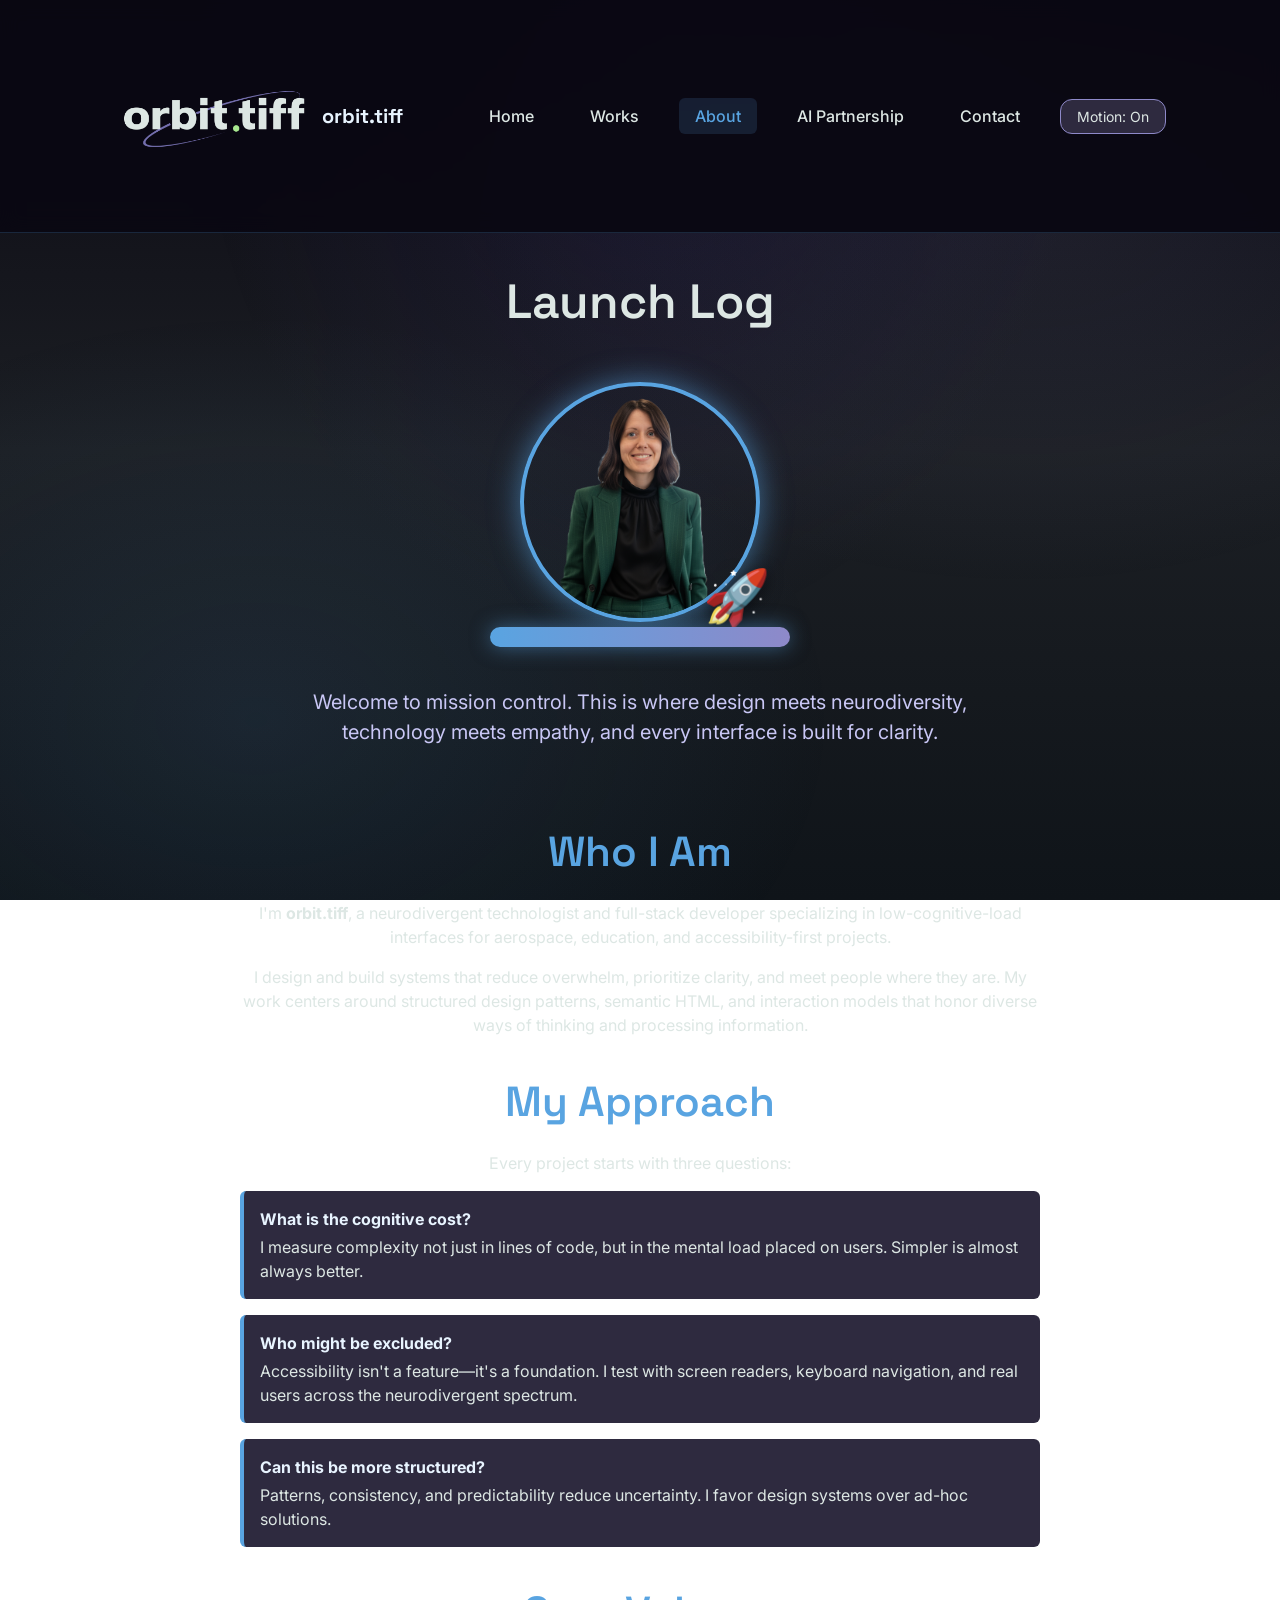
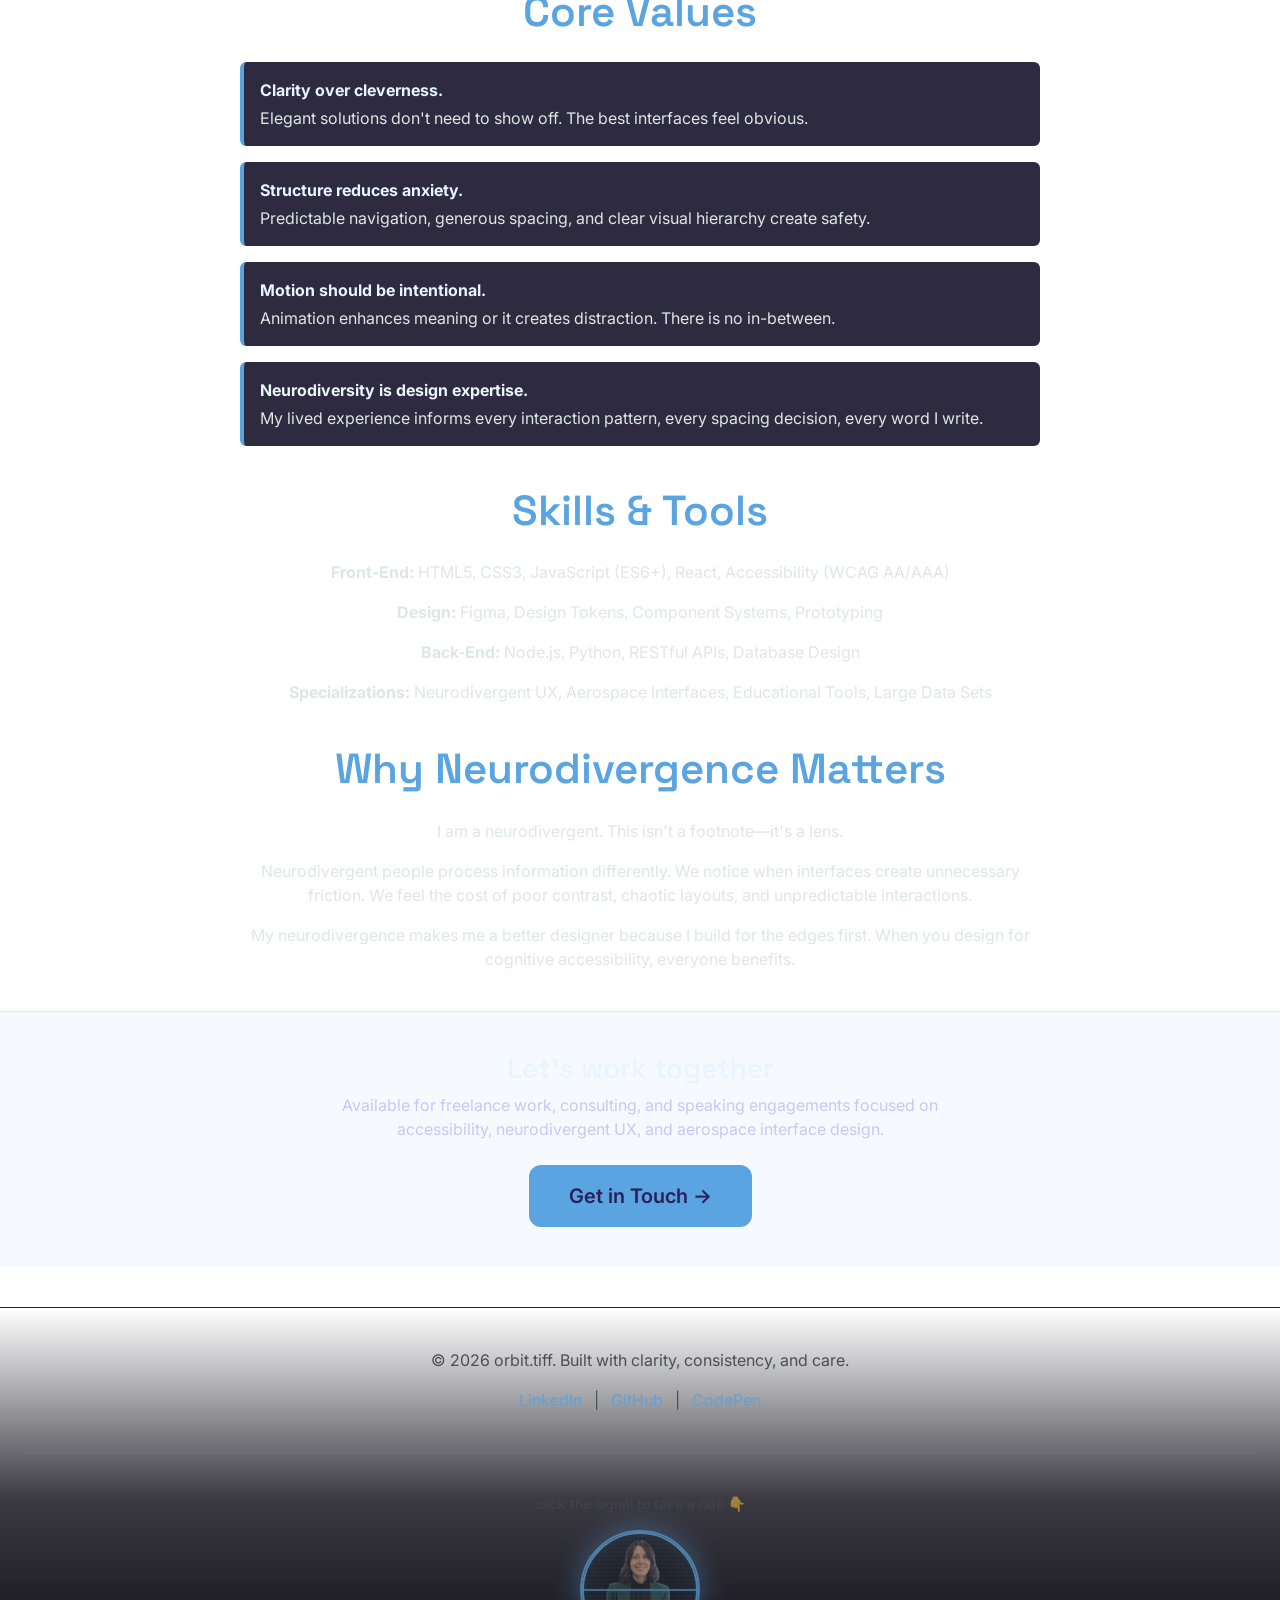
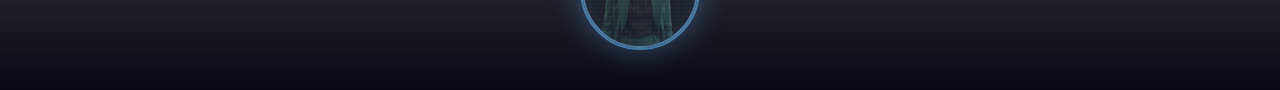
==== about.html @ 25b75f7f "Initial commit: Portfolio site with AI Partnership page, interactive starfield, and project showcase" ====
<!DOCTYPE html>
<html lang="en">
<head>
  <meta charset="UTF-8">
  <meta name="viewport" content="width=device-width, initial-scale=1.0">
  <title>About - orbit.tiff</title>
  <meta name="description" content="Learn about orbit.tiff - neurodivergent technologist, full-stack developer, and accessibility advocate.">
  
  <!-- Design Tokens & Styles -->
  <link rel="stylesheet" href="styles.css">
  
  <!-- Google Fonts -->
  <link rel="preconnect" href="https://fonts.googleapis.com">
  <link rel="preconnect" href="https://fonts.gstatic.com" crossorigin>
  <link href="https://fonts.googleapis.com/css2?family=Inter:wght@400;500;600;700&family=Space+Grotesk:wght@500;600;700&display=swap" rel="stylesheet">
</head>
<body>
  
  <!-- HEADER & NAVIGATION -->
  <header class="site-header">
    <div class="header-container">
      <a href="index.html" class="site-logo">
        <img src="images/logo.png" alt="orbit.tiff logo" class="site-logo-img">
        <span>orbit.tiff</span>
      </a>
      
      <nav class="main-nav" role="navigation" aria-label="Main navigation">
        <ul>
          <li><a href="index.html">Home</a></li>
          <li><a href="works.html">Works</a></li>
          <li><a href="about.html" class="active">About</a></li>
          <li><a href="aiPartnership.html">AI Partnership</a></li>
          <li><a href="#contact">Contact</a></li>
          <li>
            <button class="motion-toggle" id="motionToggle" aria-label="Toggle motion effects">
              Motion: <span id="motionStatus">On</span>
            </button>
          </li>
        </ul>
      </nav>
    </div>
  </header>

  <!-- MAIN CONTENT -->
  <main class="main-content">
    
    <!-- ABOUT HERO WITH LANDING PAD -->
    <section class="about-hero">
      <h1>Launch Log</h1>
      
      <div class="landing-pad" aria-label="Rocket landing zone">
        <div class="landing-rocket" id="landingRocket">
          <div class="landing-mission-patch">
            <img src="images/profile_photo.png" alt="Mission successful" class="landing-rocket-image">
            <div class="landing-rocket-icon">🚀</div>
          </div>
        </div>
        <div class="landing-pad-base"></div>
      </div>
      
      <p class="hero-tagline">
        Welcome to mission control. This is where design meets neurodiversity, technology meets empathy, 
        and every interface is built for clarity.
      </p>
    </section>

    <!-- ABOUT CONTENT -->
    <div class="about-content">
      
      <!-- WHO I AM -->
      <section class="about-section">
        <h2>Who I Am</h2>
        <p>
          I'm <strong>orbit.tiff</strong>, a neurodivergent technologist and full-stack developer 
          specializing in low-cognitive-load interfaces for aerospace, education, and accessibility-first projects.
        </p>
        <p>
          I design and build systems that reduce overwhelm, prioritize clarity, and meet people where they are. 
          My work centers around structured design patterns, semantic HTML, and interaction models that honor 
          diverse ways of thinking and processing information.
        </p>
      </section>

      <!-- MY APPROACH -->
      <section class="about-section">
        <h2>My Approach</h2>
        <p>
          Every project starts with three questions:
        </p>
        <ul class="values-list">
          <li>
            <strong>What is the cognitive cost?</strong>
            I measure complexity not just in lines of code, but in the mental load placed on users. 
            Simpler is almost always better.
          </li>
          <li>
            <strong>Who might be excluded?</strong>
            Accessibility isn't a feature—it's a foundation. I test with screen readers, keyboard navigation, 
            and real users across the neurodivergent spectrum.
          </li>
          <li>
            <strong>Can this be more structured?</strong>
            Patterns, consistency, and predictability reduce uncertainty. I favor design systems over 
            ad-hoc solutions.
          </li>
        </ul>
      </section>

      <!-- VALUES -->
      <section class="about-section">
        <h2>Core Values</h2>
        <ul class="values-list">
          <li>
            <strong>Clarity over cleverness.</strong>
            Elegant solutions don't need to show off. The best interfaces feel obvious.
          </li>
          <li>
            <strong>Structure reduces anxiety.</strong>
            Predictable navigation, generous spacing, and clear visual hierarchy create safety.
          </li>
          <li>
            <strong>Motion should be intentional.</strong>
            Animation enhances meaning or it creates distraction. There is no in-between.
          </li>
          <li>
            <strong>Neurodiversity is design expertise.</strong>
            My lived experience informs every interaction pattern, every spacing decision, every word I write.
          </li>
        </ul>
      </section>

      <!-- SKILLS & TOOLS -->
      <section class="about-section">
        <h2>Skills & Tools</h2>
        <p><strong>Front-End:</strong> HTML5, CSS3, JavaScript (ES6+), React, Accessibility (WCAG AA/AAA)</p>
        <p><strong>Design:</strong> Figma, Design Tokens, Component Systems, Prototyping</p>
        <p><strong>Back-End:</strong> Node.js, Python, RESTful APIs, Database Design</p>
        <p><strong>Specializations:</strong> Neurodivergent UX, Aerospace Interfaces, Educational Tools, Large Data Sets</p>
      </section>

      <!-- NEURODIVERGENT IDENTITY -->
      <section class="about-section">
        <h2>Why Neurodivergence Matters</h2>
        <p>
          I am a neurodivergent. This isn't a footnote—it's a lens.
        </p>
        <p>
          Neurodivergent people process information differently. We notice when interfaces create unnecessary 
          friction. We feel the cost of poor contrast, chaotic layouts, and unpredictable interactions.
        </p>
        <p>
          My neurodivergence makes me a better designer because I build for the edges first. 
          When you design for cognitive accessibility, everyone benefits.
        </p>
      </section>

    </div>

  </main>

  <!-- MINIMAL CONTACT CTA -->
  <div style="text-align: center; padding: var(--space-xl) var(--space-lg); background: rgba(89, 164, 225, 0.05); border-top: 1px solid rgba(89, 164, 225, 0.2);">
    <h3 style="color: var(--color-highlight); margin-bottom: var(--space-sm);">Let's work together</h3>
    <p style="color: var(--color-starlight); margin-bottom: var(--space-lg); max-width: 600px; margin-left: auto; margin-right: auto;">
      Available for freelance work, consulting, and speaking engagements focused on accessibility, neurodivergent UX, and aerospace interface design.
    </p>
    <a href="index.html#contact" class="cta-button" style="display: inline-block;">Get in Touch →</a>
  </div>

  <!-- FOOTER -->
  <footer class="site-footer">
    <p>&copy; 2026 orbit.tiff. Built with clarity, consistency, and care.</p>
    <p style="margin-top: var(--space-sm);">
      <a href="https://linkedin.com" style="margin: 0 var(--space-sm);">LinkedIn</a> | 
      <a href="https://github.com" style="margin: 0 var(--space-sm);">GitHub</a> | 
      <a href="https://codepen.io" style="margin: 0 var(--space-sm);">CodePen</a>
    </p>
    
    <!-- Easter Egg: Holographic Profile -->
    <div class="easter-egg-container">
      <p class="easter-egg-hint">click the signal to take a ride 👇</p>
      <a href="index.html" class="profile-rocket profile-hologram easter-egg-profile" aria-label="Return home in holographic mode">
        <div class="holo-grid"></div>
        <div class="scan-lines"></div>
        <img src="images/profile_photo.png" alt="orbit.tiff holographic mode" class="profile-image">
        <div class="holo-glitch"></div>
      </a>
    </div>
  </footer>

  <!-- JavaScript -->
  <script src="script.js"></script>
  
</body>
</html>
---- styles.css ----
/* ===========================================
   ORBIT.TIFF PORTFOLIO - MAIN STYLES
   Mission Dashboard Theme
   =========================================== */

/* --- DESIGN TOKENS (CSS Custom Properties) --- */
:root {
  /* Colors */
  --color-bg: #2a205a;
  --color-bg-secondary: #2e2a3f;
  --color-surface: #2e2a3f;
  --color-text: #dde7e4;
  --color-text-muted: #4a4f57;
  --color-accent-primary: #59a4e1;
  --color-accent-secondary: #8e89c9;
  --color-starlight: #c9c7f5;
  --color-highlight: #e8f4ff;
  --color-pop-success: #a8e890;
  --color-pop-attention: #c9ff7a;

  /* Typography */
  --font-body: Inter, system-ui, -apple-system, 'Segoe UI', Roboto, 'Helvetica Neue', Arial, sans-serif;
  --font-heading: 'Space Grotesk', 'Sora', Inter, system-ui, sans-serif;
  --font-size-body: 16px;
  --font-size-sm: 14px;
  --font-size-lg: 20px;
  --font-size-h1: 48px;
  --font-size-h2: 42px;
  --font-size-h3: 28px;
  --line-height-body: 1.5;
  --line-height-heading: 1.2;

  /* Spacing */
  --space-xs: 4px;
  --space-sm: 8px;
  --space-md: 16px;
  --space-lg: 24px;
  --space-xl: 40px;

  /* Border Radius */
  --radius-sm: 6px;
  --radius-md: 12px;
  --radius-lg: 20px;
  /* Motion */
  --duration-fast: 150ms;
  --duration-medium: 300ms;

  /* Layout */
  --max-content-width: 1100px;
}

/* --- RESET & BASE STYLES --- */
*, *::before, *::after {
  box-sizing: border-box;
  margin: 0;
  padding: 0;
}

html {
  font-size: 16px;
  scroll-behavior: smooth;
}

body {
  font-family: var(--font-body);
  font-size: var(--font-size-body);
  line-height: var(--line-height-body);
  color: var(--color-text);
  background: linear-gradient(180deg, #0a0812 0%, #1c1f24 50%, #0f1419 100%);
  background-attachment: fixed;
  min-height: 100vh;
  overflow-x: hidden;
  position: relative;
}

body::before {
  content: '';
  position: fixed;
  top: 0;
  left: 0;
  width: 100%;
  height: 100%;
  background: radial-gradient(ellipse at center top, rgba(42, 32, 90, 0.3) 0%, transparent 50%),
              radial-gradient(ellipse at 20% 80%, rgba(89, 164, 225, 0.1) 0%, transparent 40%),
              radial-gradient(ellipse at 80% 20%, rgba(142, 137, 201, 0.1) 0%, transparent 40%);
  pointer-events: none;
  z-index: -1;
}

/* --- TYPOGRAPHY --- */
h1, h2, h3, h4, h5, h6 {
  text-align: center;
  font-family: var(--font-heading);
  line-height: var(--line-height-heading);
  font-weight: 600;
  margin-bottom: var(--space-md);
}

h1 { font-size: var(--font-size-h1); }
h2 { font-size: var(--font-size-h2); }
h3 { font-size: var(--font-size-h3); }

p {
  text-align: center;
  margin-bottom: var(--space-md);
}
.hero-tagline {
  font-size: var(--font-size-lg);
  color: var(--color-starlight);
  max-width: 700px;
  margin: 0 auto var(--space-xl);  /* Changed from just margin-bottom */
}

a {
  color: var(--color-accent-primary);
  text-decoration: none;
  transition: color var(--duration-fast) ease;
}

a:hover {
  color: var(--color-highlight);
}

a:focus-visible {
  outline: 2px solid var(--color-accent-primary);
  outline-offset: 4px;
  border-radius: var(--radius-sm);
}

/* --- HEADER & NAVIGATION --- */
.site-header {
  position: sticky;
  top: 0;
  z-index: 100;
  background: rgba(10, 8, 18, 0.95);
  backdrop-filter: blur(10px);
  border-bottom: 1px solid rgba(89, 164, 225, 0.2);
  padding: var(--space-md) 0;
}

.header-container {
  max-width: var(--max-content-width);
  margin: 0 auto;
  padding: 0 var(--space-lg);
  display: flex;
  justify-content: space-between;
  align-items: center;
}

.site-logo {
  font-family: var(--font-heading);
  font-size: var(--font-size-lg);
  font-weight: 700;
  color: var(--color-highlight);
  display: flex;
  align-items: center;
  gap: var(--space-sm);
}

.site-logo-img {
  height: 200px;
  width: auto;
  display: block;
}

.main-nav ul {
  list-style: none;
  display: flex;
  gap: var(--space-lg);
  align-items: center;
}

.main-nav a {
  color: var(--color-text);
  font-weight: 500;
  padding: var(--space-sm) var(--space-md);
  border-radius: var(--radius-sm);
  transition: all var(--duration-fast) ease;
}

.main-nav a:hover {
  background: rgba(89, 164, 225, 0.1);
  color: var(--color-accent-primary);
}

.main-nav a.active {
  color: var(--color-accent-primary);
  background: rgba(89, 164, 225, 0.15);
}

/* Motion Toggle Button */
.motion-toggle {
  background: var(--color-surface);
  border: 1px solid var(--color-accent-secondary);
  color: var(--color-text);
  padding: var(--space-sm) var(--space-md);
  border-radius: var(--radius-md);
  cursor: pointer;
  font-size: var(--font-size-sm);
  font-family: var(--font-body);
  transition: all var(--duration-fast) ease;
}

.motion-toggle:hover {
  background: var(--color-accent-secondary);
  color: var(--color-highlight);
}

.motion-toggle:focus-visible {
  outline: 2px solid var(--color-accent-primary);
  outline-offset: 2px;
}

/* --- MAIN CONTENT CONTAINER --- */
.main-content {
  max-width: var(--max-content-width);
  margin: 0 auto;
  padding: 0 var(--space-lg);
}

/* --- HERO SECTION --- */
.hero {
  min-height: 80vh;
  display: flex;
  flex-direction: column;
  align-items: center;
  justify-content: center;
  text-align: center;
  padding: calc(var(--space-xl) * 2.5) var(--space-lg) var(--space-xl);
  position: relative;
}

/* Base Profile Rocket Styles */
.profile-rocket {
  position: relative;
  cursor: pointer;
  margin-bottom: var(--space-xl);
  transition: transform var(--duration-medium) ease;
  background: none;
  border: none;
  padding: 0;
  width: 300px;
  height: 300px;
  display: flex;
  align-items: center;
  justify-content: center;
}

.profile-rocket:hover {
  transform: scale(1.05);
}

.profile-rocket:focus-visible {
  outline: 3px solid var(--color-accent-primary);
  outline-offset: 8px;
  border-radius: 50%;
}

.profile-image {
  width: 300px;
  height: 300px;
  border-radius: 50%;
  border: 4px solid var(--color-accent-primary);
  box-shadow: 0 0 30px rgba(89, 164, 225, 0.4);
  object-fit: cover;
  position: relative;
  z-index: 2;
}

/* --- OPTION A: SPACE NEBULA --- */
.profile-nebula {
  background: radial-gradient(circle, rgba(89, 164, 225, 0.3) 0%, rgba(142, 137, 201, 0.2) 50%, transparent 100%);
  border-radius: 50%;
  box-shadow: 0 0 60px rgba(89, 164, 225, 0.5);
}

.nebula-bg {
  position: absolute;
  width: 100%;
  height: 100%;
  border-radius: 50%;
  background: radial-gradient(circle at 30% 30%, rgba(201, 199, 245, 0.4), rgba(89, 164, 225, 0.3), transparent);
  animation: nebulaPulse 4s ease-in-out infinite;
  z-index: 1;
}

@keyframes nebulaPulse {
  0%, 100% { opacity: 0.6; transform: scale(1); }
  50% { opacity: 0.9; transform: scale(1.1); }
}

.orbital-rings {
  position: absolute;
  width: 100%;
  height: 100%;
  z-index: 1;
}

.ring {
  position: absolute;
  border: 2px solid rgba(89, 164, 225, 0.3);
  border-radius: 50%;
  animation: orbitRotate 8s linear infinite;
}

.ring-1 {
  width: 340px;
  height: 340px;
  top: 50%;
  left: 50%;
  transform: translate(-50%, -50%);
}

.ring-2 {
  width: 390px;
  height: 390px;
  top: 50%;
  left: 50%;
  transform: translate(-50%, -50%);
  animation-duration: 12s;
  animation-direction: reverse;
}

@keyframes orbitRotate {
  from { transform: translate(-50%, -50%) rotate(0deg); }
  to { transform: translate(-50%, -50%) rotate(360deg); }
}

body.reduce-motion .ring,
body.reduce-motion .nebula-bg {
  animation: none;
}

/* --- LEGACY OPTIONS (kept for potential future use) --- */
/* --- OPTION B: MISSION PATCH --- */
.profile-patch {
  background: linear-gradient(135deg, var(--color-bg-secondary), var(--color-bg));
  border-radius: 50%;
  border: 3px solid var(--color-accent-primary);
  box-shadow: 0 0 40px rgba(89, 164, 225, 0.4), inset 0 0 30px rgba(0, 0, 0, 0.5);
}

.patch-outer-ring {
  position: absolute;
  width: 240px;
  height: 240px;
  border: 6px double var(--color-accent-secondary);
  border-radius: 50%;
  top: 50%;
  left: 50%;
  transform: translate(-50%, -50%);
  z-index: 1;
}

.patch-text-top,
.patch-text-bottom {
  position: absolute;
  font-family: var(--font-heading);
  font-weight: 700;
  font-size: 14px;
  letter-spacing: 4px;
  color: var(--color-accent-primary);
}

.patch-text-top {
  top: 15px;
  left: 50%;
  transform: translateX(-50%);
}

.patch-text-bottom {
  bottom: 15px;
  left: 50%;
  transform: translateX(-50%);
}

.patch-stars {
  position: absolute;
  width: 100%;
  top: 50%;
  left: 50%;
  transform: translate(-50%, -50%);
  font-size: 20px;
  color: var(--color-starlight);
  z-index: 1;
  display: flex;
  justify-content: space-around;
  padding: 0 20px;
}

/* --- OPTION C: ROCKET COMPOSITE --- */
.profile-rocket-composite {
  background: transparent;
}

.rocket-flames {
  position: absolute;
  bottom: -30px;
  font-size: 40px;
  z-index: 1;
  animation: flameFlicker 0.2s ease-in-out infinite alternate;
}

@keyframes flameFlicker {
  0% { transform: scale(1) translateY(0); opacity: 1; }
  100% { transform: scale(1.1) translateY(-5px); opacity: 0.8; }
}

.star-trail {
  position: absolute;
  top: -30px;
  right: -30px;
  font-size: 24px;
  animation: trailFloat 3s ease-in-out infinite;
  z-index: 1;
}

@keyframes trailFloat {
  0%, 100% { transform: translateY(0); opacity: 0.6; }
  50% { transform: translateY(-20px); opacity: 1; }
}

.rocket-body {
  position: absolute;
  bottom: -20px;
  right: -20px;
  font-size: 50px;
  z-index: 3;
  filter: drop-shadow(0 4px 8px rgba(0, 0, 0, 0.5));
  animation: rocketBob 2s ease-in-out infinite;
}

@keyframes rocketBob {
  0%, 100% { transform: translateY(0) rotate(-15deg); }
  50% { transform: translateY(-10px) rotate(-10deg); }
}

body.reduce-motion .rocket-flames,
body.reduce-motion .star-trail,
body.reduce-motion .rocket-body {
  animation: none;
}

/* --- OPTION D: HOLOGRAPHIC --- */
.profile-hologram {
  background: rgba(28, 31, 36, 0.8);
  border-radius: 50%;
  border: 2px solid var(--color-accent-primary);
  box-shadow: 0 0 30px rgba(89, 164, 225, 0.6), inset 0 0 30px rgba(89, 164, 225, 0.2);
  overflow: hidden;
}

.profile-hologram .profile-image {
  opacity: 0.9;
  mix-blend-mode: screen;
}

.holo-grid {
  position: absolute;
  width: 100%;
  height: 100%;
  background-image: 
    repeating-linear-gradient(0deg, rgba(89, 164, 225, 0.1) 0px, transparent 1px, transparent 4px),
    repeating-linear-gradient(90deg, rgba(89, 164, 225, 0.1) 0px, transparent 1px, transparent 4px);
  background-size: 8px 8px;
  z-index: 1;
  animation: gridScroll 20s linear infinite;
}

@keyframes gridScroll {
  0% { background-position: 0 0; }
  100% { background-position: 8px 8px; }
}

.scan-lines {
  position: absolute;
  width: 100%;
  height: 100%;
  background: repeating-linear-gradient(
    180deg,
    rgba(89, 164, 225, 0.05) 0px,
    transparent 2px,
    transparent 4px
  );
  z-index: 3;
  animation: scanMove 4s linear infinite;
}

@keyframes scanMove {
  0% { transform: translateY(0); }
  100% { transform: translateY(4px); }
}

.holo-glitch {
  position: absolute;
  width: 100%;
  height: 2px;
  background: rgba(89, 164, 225, 0.8);
  z-index: 4;
  animation: glitchScan 3s ease-in-out infinite;
}

@keyframes glitchScan {
  0%, 100% { top: 0; opacity: 0; }
  10% { opacity: 1; }
  50% { top: 100%; opacity: 1; }
  60% { opacity: 0; }
}

body.reduce-motion .holo-grid,
body.reduce-motion .scan-lines,
body.reduce-motion .holo-glitch {
  animation: none;
}

.hero h1 {
  max-width: 800px;
  margin-bottom: var(--space-lg);
  background: linear-gradient(135deg, var(--color-highlight), var(--color-accent-primary));
  -webkit-background-clip: text;
  background-clip: text;
  -webkit-text-fill-color: transparent;
}

.hero-tagline {
  font-size: var(--font-size-lg);
  color: var(--color-starlight);
  max-width: 700px;
  margin-bottom: var(--space-xl);
}

.cta-button {
  display: inline-block;
  background: var(--color-accent-primary);
  color: var(--color-bg);
  padding: var(--space-md) var(--space-xl);
  border-radius: var(--radius-md);
  font-weight: 600;
  font-size: var(--font-size-lg);
  transition: all var(--duration-medium) ease;
  border: none;
  cursor: pointer;
  text-decoration: none;
}

.cta-button:hover {
  background: var(--color-highlight);
  transform: translateY(-2px);
  box-shadow: 0 8px 20px rgba(89, 164, 225, 0.3);
}

.cta-button:focus-visible {
  outline: 3px solid var(--color-pop-attention);
  outline-offset: 4px;
}

/* --- ROCKET LAUNCH OVERLAY --- */
.launch-overlay {
  position: fixed;
  top: 0;
  left: 0;
  width: 100%;
  height: 100%;
  background: rgba(26, 31, 36, 0.95);
  z-index: 200;
  display: none;
  align-items: center;
  justify-content: center;
  flex-direction: column;
}

.launch-overlay.active {
  display: flex;
}

.mission-patch {
  width: 340px;
  height: 340px;
  border-radius: 50%;
  border: 6px solid var(--color-accent-primary);
  background: var(--color-surface);
  display: flex;
  flex-direction: column;
  align-items: center;
  justify-content: center;
  position: relative;
  box-shadow: 0 0 50px rgba(89, 164, 225, 0.6);
  margin-bottom: var(--space-xl);
}

.mission-patch img {
  width: 180px;
  height: 180px;
  border-radius: 50%;
  object-fit: cover;
  margin-bottom: var(--space-md);
}

.rocket-icon {
  font-size: 48px;
  position: absolute;
  bottom: -20px;
}

.countdown-text {
  color: var(--color-highlight);
  font-size: var(--font-size-h2);
  font-weight: 700;
  margin-top: var(--space-lg);
}

.launch-message {
  color: var(--color-starlight);
  font-size: var(--font-size-lg);
  margin-top: var(--space-md);
  text-align: center;
}

.abort-button {
  margin-top: var(--space-xl);
  background: rgba(255, 68, 68, 0.2);
  border: 2px solid rgba(255, 68, 68, 0.6);
  color: var(--color-highlight);
  padding: var(--space-md) var(--space-xl);
  border-radius: var(--radius-md);
  font-size: var(--font-size-body);
  font-weight: 600;
  cursor: pointer;
  font-family: var(--font-body);
  transition: all var(--duration-fast) ease;
}

.abort-button:hover {
  background: rgba(255, 68, 68, 0.4);
  border-color: rgba(255, 68, 68, 0.9);
  transform: scale(1.05);
}

.abort-button:focus-visible {
  outline: 3px solid rgba(255, 68, 68, 0.8);
  outline-offset: 4px;
}

/* Rocket Launch Animation */
@keyframes liftoff {
  0% {
    transform: translateY(0) scale(1);
    opacity: 1;
  }
  50% {
    transform: translateY(-30vh) scale(0.8);
    opacity: 0.8;
  }
  100% {
    transform: translateY(-100vh) scale(0.3);
    opacity: 0;
  }
}

.mission-patch.launching {
  animation: liftoff 3s ease-in forwards;
}

/* --- SKY MAP SECTION --- */
/* ===================
   PROJECTS SECTION (3x3 Grid with Starfield)
   =================== */

.projects-section {
  padding: var(--space-xl) 0;
  position: relative;
}

.projects-section .main-content {
  max-width: 1600px;
}

.section-title {
  font-family: var(--font-heading);
  font-size: var(--font-size-xxl);
  color: var(--color-highlight);
  text-align: center;
  margin-bottom: var(--space-md);
}

.section-intro {
  text-align: center;
  color: var(--color-starlight);
  font-size: var(--font-size-md);
  margin-bottom: var(--space-xl);
  max-width: 700px;
  margin-left: auto;
  margin-right: auto;
}

.projects-starfield-container {
  position: relative;
  background: radial-gradient(ellipse at center, rgba(28, 31, 36, 0.8) 0%, rgba(10, 8, 18, 0.95) 100%);
  border-radius: var(--radius-lg);
  overflow: hidden;
  padding: var(--space-xl);
  box-shadow: inset 0 0 100px rgba(0, 0, 0, 0.5), 0 8px 32px rgba(0, 0, 0, 0.4);
  min-height: 800px;
}

#starfield-canvas {
  position: absolute;
  top: 0;
  left: 0;
  width: 100%;
  height: 100%;
  pointer-events: none;
  z-index: 1;
}

.projects-grid {
  position: relative;
  z-index: 2;
  display: grid;
  grid-template-columns: repeat(auto-fit, minmax(360px, 1fr));
  gap: var(--space-lg);
  max-width: 1300px;
  width: 100%;
  margin: 0 auto;
  justify-items: center;
}

/* Project Card */
.project-card {
  background: rgba(28, 31, 36, 0.9);
  border: 1px solid var(--color-accent-secondary);
  border-radius: var(--radius-md);
  overflow: hidden;
  transition: all var(--duration-medium) ease;
  backdrop-filter: blur(8px);
  display: flex;
  flex-direction: column;
  width: 100%;
  max-width: 420px;
}

.project-card:hover {
  transform: translateY(-8px);
  border-color: var(--color-accent-primary);
  box-shadow: 0 12px 32px rgba(89, 164, 225, 0.3), 0 0 20px rgba(89, 164, 225, 0.2);
}

.project-card:focus-within {
  outline: 2px solid var(--color-accent-primary);
  outline-offset: 4px;
}

.project-image-wrapper {
  width: 100%;
  aspect-ratio: 16 / 9;
  overflow: hidden;
  position: relative;
}

.project-placeholder {
  width: 100%;
  height: 100%;
  display: flex;
  align-items: center;
  justify-content: center;
  position: relative;
}

.placeholder-icon {
  font-size: 4rem;
  filter: drop-shadow(0 4px 12px rgba(0, 0, 0, 0.5));
}

.project-content {
  padding: var(--space-lg);
  display: flex;
  flex-direction: column;
  flex-grow: 1;
}

.project-content h3 {
  font-family: var(--font-heading);
  font-size: var(--font-size-lg);
  color: var(--color-highlight);
  margin-bottom: var(--space-sm);
}

.project-content p {
  color: var(--color-text);
  font-size: var(--font-size-sm);
  line-height: 1.6;
  margin-bottom: var(--space-md);
  flex-grow: 1;
}

.project-tags {
  display: flex;
  flex-wrap: wrap;
  gap: var(--space-xs);
  margin-bottom: var(--space-md);
}

.project-link {
  display: inline-flex;
  align-items: center;
  gap: var(--space-xs);
  color: var(--color-accent-primary);
  font-weight: 600;
  font-size: var(--font-size-sm);
  text-decoration: none;
  transition: all var(--duration-fast) ease;
  align-self: flex-start;
  padding: var(--space-sm) 0;
}

.project-link:hover {
  color: var(--color-highlight);
  gap: var(--space-sm);
}

.project-link:focus-visible {
  outline: 2px solid var(--color-accent-primary);
  outline-offset: 4px;
  border-radius: var(--radius-sm);
}

/* Responsive Grid */
@media (max-width: 900px) {
  .projects-grid {
    grid-template-columns: repeat(2, 1fr);
  }
}

@media (max-width: 768px) {
  .projects-grid {
    grid-template-columns: 1fr;
  }
  
  .projects-starfield-container {
    padding: var(--space-md);
  }
}

/* OLD SKY MAP STYLES - DEPRECATED */
.sky-map-section {
  padding: var(--space-xl) 0;
  position: relative;
}

.guided-storyline {
  background: rgba(28, 31, 36, 0.7);
  border: 1px solid var(--color-accent-secondary);
  border-radius: var(--radius-md);
  padding: var(--space-md) var(--space-lg);
  text-align: center;
  margin-bottom: var(--space-xl);
  color: var(--color-starlight);
  backdrop-filter: blur(8px);
}

.sky-map-container {
  position: relative;
  min-height: 600px;
  background: radial-gradient(ellipse at center, rgba(28, 31, 36, 0.8) 0%, rgba(10, 8, 18, 0.95) 100%);
  border-radius: var(--radius-lg);
  overflow: hidden;
  padding: var(--space-xl);
  box-shadow: inset 0 0 100px rgba(0, 0, 0, 0.5), 0 8px 32px rgba(0, 0, 0, 0.4);
}

#starfield-canvas {
  position: absolute;
  top: 0;
  left: 0;
  width: 100%;
  height: 100%;
  pointer-events: none;
}

.stars-container {
  position: relative;
  width: 100%;
  height: 100%;
  min-height: 500px;
}

/* Project Star Buttons */
.project-star {
  position: absolute;
  background: none;
  border: none;
  cursor: pointer;
  padding: 0;
  transition: all var(--duration-medium) ease;
}

.star-icon {
  width: 40px;
  height: 40px;
  fill: var(--color-starlight);
  filter: drop-shadow(0 0 8px rgba(201, 199, 245, 0.6));
  transition: all var(--duration-medium) ease;
}

.project-star:hover .star-icon,
.project-star:focus-visible .star-icon {
  fill: var(--color-highlight);
  filter: drop-shadow(0 0 16px rgba(232, 244, 255, 0.9));
  transform: scale(1.3);
}

.project-star:focus-visible {
  outline: 2px solid var(--color-accent-primary);
  outline-offset: 6px;
  border-radius: 50%;
}

/* Star Tooltip - Hidden when telescope is active */
.star-tooltip {
  position: absolute;
  bottom: 100%;
  left: 50%;
  transform: translateX(-50%) translateY(-10px);
  background: var(--color-surface);
  border: 1px solid var(--color-accent-primary);
  border-radius: var(--radius-md);
  padding: var(--space-sm) var(--space-md);
  white-space: nowrap;
  opacity: 0;
  pointer-events: none;
  transition: opacity var(--duration-fast) ease;
  font-size: var(--font-size-sm);
  color: var(--color-text);
  box-shadow: 0 4px 12px rgba(0, 0, 0, 0.3);
  display: none; /* Hidden in favor of card popup */
}

.tooltip-title {
  font-weight: 600;
  color: var(--color-highlight);
  display: block;
  margin-bottom: var(--space-xs);
}

.tooltip-description {
  color: var(--color-starlight);
  font-size: var(--font-size-sm);
}

/* --- TELESCOPE CUSTOM CURSOR --- */
body {
  cursor: none; /* Hide default cursor */
}

/* Show default cursor on interactive elements for accessibility */
a, button, input, textarea, select {
  cursor: pointer;
}

.telescope-follower {
  position: fixed;
  width: 80px;
  height: 80px;
  pointer-events: none;
  z-index: 9999;
  transform: translate(-50%, -50%);
  transition: transform 0.08s ease-out;
  font-size: 60px;
  display: flex;
  align-items: center;
  justify-content: center;
  filter: drop-shadow(0 4px 12px rgba(89, 164, 225, 0.5));
  opacity: 1;
}

.telescope-follower.active {
  transform: translate(-50%, -50%) scale(1.2);
}

body.reduce-motion .telescope-follower {
  transition: none;
}

/* --- PROJECT CARD POPUP --- */
.project-card-popup {
  position: fixed;
  top: 50%;
  left: 50%;
  transform: translate(-50%, -50%) scale(0.9);
  background: var(--color-surface);
  border: 2px solid var(--color-accent-primary);
  border-radius: var(--radius-lg);
  padding: var(--space-xl);
  max-width: 500px;
  width: 90%;
  box-shadow: 0 20px 60px rgba(0, 0, 0, 0.5);
  z-index: 250;
  opacity: 0;
  pointer-events: none;
  transition: all var(--duration-medium) ease;
}

.project-card-popup.visible {
  opacity: 1;
  transform: translate(-50%, -50%) scale(1);
  pointer-events: auto;
}

body.reduce-motion .project-card-popup {
  transition: opacity var(--duration-fast) ease;
}

body.reduce-motion .project-card-popup.visible {
  transform: translate(-50%, -50%) scale(1);
}

.popup-overlay {
  position: fixed;
  top: 0;
  left: 0;
  width: 100%;
  height: 100%;
  background: rgba(26, 31, 36, 0.85);
  backdrop-filter: blur(4px);
  z-index: 200;
  opacity: 0;
  pointer-events: none;
  transition: opacity var(--duration-medium) ease;
}

.popup-overlay.visible,
.popup-overlay.active {
  opacity: 1;
  pointer-events: auto;
}

.popup-close {
  position: absolute;
  top: var(--space-md);
  right: var(--space-md);
  background: none;
  border: none;
  color: var(--color-text-muted);
  font-size: 32px;
  cursor: pointer;
  line-height: 1;
  padding: var(--space-sm);
  transition: color var(--duration-fast) ease;
}

.popup-close:hover {
  color: var(--color-accent-primary);
}

.popup-close:focus-visible {
  outline: 2px solid var(--color-accent-primary);
  outline-offset: 2px;
  border-radius: var(--radius-sm);
}

.popup-icon {
  font-size: 64px;
  margin-bottom: var(--space-lg);
  display: block;
}

.popup-title {
  color: var(--color-highlight);
  margin-bottom: var(--space-md);
  font-size: var(--font-size-h2);
}

.popup-description {
  color: var(--color-starlight);
  margin-bottom: var(--space-lg);
  line-height: 1.6;
}

.popup-tags {
  display: flex;
  flex-wrap: wrap;
  gap: var(--space-sm);
  margin-bottom: var(--space-xl);
}

.popup-tags .tag {
  background: rgba(89, 164, 225, 0.2);
  color: var(--color-accent-primary);
  padding: var(--space-xs) var(--space-md);
  border-radius: var(--radius-sm);
  font-size: var(--font-size-sm);
}

.popup-cta {
  display: inline-block;
  background: var(--color-accent-primary);
  color: var(--color-bg);
  padding: var(--space-md) var(--space-xl);
  border-radius: var(--radius-md);
  font-weight: 600;
  text-decoration: none;
  transition: all var(--duration-fast) ease;
}

.popup-cta:hover {
  background: var(--color-highlight);
  transform: translateY(-2px);
  box-shadow: 0 6px 16px rgba(89, 164, 225, 0.3);
}

.popup-meta {
  color: var(--color-text-muted);
  font-size: var(--font-size-sm);
  margin-bottom: var(--space-lg);
  font-style: italic;
}

/* --- WORKS PAGE (MISSION CONTROL) --- */
.works-header {
  text-align: center;
  padding: var(--space-xl) 0;
}

.filter-bar {
  display: flex;
  justify-content: center;
  gap: var(--space-md);
  margin: var(--space-xl) 0;
  flex-wrap: wrap;
}

.filter-button {
  background: var(--color-surface);
  border: 1px solid var(--color-accent-secondary);
  color: var(--color-text);
  padding: var(--space-sm) var(--space-lg);
  border-radius: var(--radius-md);
  cursor: pointer;
  font-family: var(--font-body);
  font-size: var(--font-size-body);
  transition: all var(--duration-fast) ease;
}

.filter-button:hover {
  background: var(--color-accent-secondary);
  color: var(--color-highlight);
}

.filter-button.active {
  background: var(--color-accent-primary);
  color: var(--color-bg);
  border-color: var(--color-accent-primary);
}

.projects-grid {
  display: grid;
  grid-template-columns: repeat(auto-fit, minmax(320px, 1fr));
  gap: var(--space-xl);
  margin-bottom: var(--space-xl);
}

/* Mission Patch Card */
.mission-card {
  background: var(--color-surface);
  border: 2px solid var(--color-accent-secondary);
  border-radius: var(--radius-lg);
  padding: var(--space-lg);
  transition: all var(--duration-medium) ease;
  position: relative;
  overflow: hidden;
}

.mission-card::before {
  content: '';
  position: absolute;
  top: -2px;
  left: -2px;
  right: -2px;
  bottom: -2px;
  background: linear-gradient(135deg, var(--color-accent-primary), var(--color-accent-secondary));
  border-radius: var(--radius-lg);
  opacity: 0;
  transition: opacity var(--duration-medium) ease;
  z-index: -1;
}

.mission-card:hover::before {
  opacity: 0.5;
}

.mission-card:hover {
  transform: translateY(-8px);
  box-shadow: 0 12px 30px rgba(89, 164, 225, 0.3);
}

.mission-badge {
  width: 100%;
  aspect-ratio: 1;
  background: linear-gradient(135deg, var(--color-bg), var(--color-bg-secondary));
  border-radius: 50%;
  display: flex;
  align-items: center;
  justify-content: center;
  margin-bottom: var(--space-lg);
  border: 3px solid var(--color-accent-primary);
  font-size: 48px;
}

.mission-card h3 {
  color: var(--color-highlight);
  margin-bottom: var(--space-sm);
}

.mission-statement {
  color: var(--color-starlight);
  font-size: var(--font-size-sm);
  margin-bottom: var(--space-md);
  line-height: 1.6;
}

.mission-tags {
  display: flex;
  flex-wrap: wrap;
  gap: var(--space-sm);
  margin-bottom: var(--space-md);
}

.tag {
  background: rgba(89, 164, 225, 0.2);
  color: var(--color-accent-primary);
  padding: var(--space-xs) var(--space-md);
  border-radius: var(--radius-sm);
  font-size: var(--font-size-sm);
  font-weight: 500;
}

.mission-cta {
  display: inline-block;
  color: var(--color-accent-primary);
  font-weight: 600;
  padding: var(--space-sm) var(--space-lg);
  border: 2px solid var(--color-accent-primary);
  border-radius: var(--radius-md);
  transition: all var(--duration-fast) ease;
}

.mission-cta:hover {
  background: var(--color-accent-primary);
  color: var(--color-bg);
}

.mission-card .project-image-wrapper {
  margin-bottom: var(--space-lg);
}

.mission-card .project-image {
  width: 100%;
  aspect-ratio: 16 / 9;
  object-fit: cover;
  border-radius: var(--radius-md);
  border: 2px solid var(--color-accent-primary);
}

/* --- ABOUT PAGE --- */
.about-hero {
  padding: var(--space-xl) 0;
  text-align: center;
  position: relative;
  overflow: hidden;
}

.landing-pad {
  width: 300px;
  height: 300px;
  margin: 0 auto var(--space-xl);
  position: relative;
  display: flex;
  align-items: flex-end;
  justify-content: center;
}

.landing-pad-base {
  width: 100%;
  height: 20px;
  background: linear-gradient(90deg, var(--color-accent-primary), var(--color-accent-secondary));
  border-radius: var(--radius-md);
  box-shadow: 0 0 20px rgba(89, 164, 225, 0.5);
  position: absolute;
  bottom: 0;
}

.landing-rocket {
  position: absolute;
  bottom: 25px;
  width: 240px;
  height: 240px;
  display: flex;
  align-items: center;
  justify-content: center;
  opacity: 0;
}

.landing-mission-patch {
  position: relative;
  width: 240px;
  height: 240px;
  display: flex;
  align-items: center;
  justify-content: center;
}

.landing-rocket-image {
  width: 240px;
  height: 240px;
  border-radius: 50%;
  border: 4px solid var(--color-accent-primary);
  box-shadow: 0 0 30px rgba(89, 164, 225, 0.6);
  object-fit: cover;
}

.landing-rocket-icon {
  position: absolute;
  bottom: -15px;
  right: -10px;
  font-size: 54px;
  filter: drop-shadow(0 4px 8px rgba(0, 0, 0, 0.5));
  animation: rocketFlame 0.3s ease-in-out infinite alternate;
}

@keyframes rocketFlame {
  0% {
    transform: translateY(0);
  }
  100% {
    transform: translateY(-3px);
  }
}

body.reduce-motion .landing-rocket-icon {
  animation: none;
}

/* Rocket Landing Animation */
@keyframes touchdown {
  0% {
    transform: translateY(-400px) scale(0.5) rotate(-5deg);
    opacity: 0;
  }
  40% {
    opacity: 1;
  }
  70% {
    transform: translateY(0) scale(1.05) rotate(0deg);
  }
  85% {
    transform: translateY(-15px) scale(0.98) rotate(2deg);
  }
  100% {
    transform: translateY(0) scale(1) rotate(0deg);
    opacity: 1;
  }
}

.landing-rocket.landing {
  animation: touchdown 3.5s cubic-bezier(0.25, 1, 0.5, 1) forwards;
}

.about-content {
  max-width: 800px;
  margin: 0 auto;
  text-align: left;
}

.about-section {
  margin-bottom: var(--space-xl);
}

.about-section h2 {
  color: var(--color-accent-primary);
  margin-bottom: var(--space-lg);
}

.values-list {
  list-style: none;
  padding: 0;
}

.values-list li {
  background: var(--color-surface);
  padding: var(--space-md);
  border-left: 4px solid var(--color-accent-primary);
  margin-bottom: var(--space-md);
  border-radius: var(--radius-sm);
}

.values-list strong {
  color: var(--color-highlight);
  display: block;
  margin-bottom: var(--space-xs);
}

/* --- PROJECT IMAGE PLACEHOLDERS --- */
.project-image-placeholder {
  width: 100%;
  aspect-ratio: 16 / 9;
  border-radius: var(--radius-md);
  margin-bottom: var(--space-lg);
  display: flex;
  flex-direction: column;
  align-items: center;
  justify-content: center;
  gap: var(--space-md);
  position: relative;
  overflow: hidden;
  border: 2px solid var(--color-accent-primary);
  box-shadow: 0 4px 12px rgba(0, 0, 0, 0.3);
}

.placeholder-icon {
  font-size: 64px;
  filter: drop-shadow(0 4px 8px rgba(0, 0, 0, 0.4));
  animation: floatIcon 3s ease-in-out infinite;
}

@keyframes floatIcon {
  0%, 100% {
    transform: translateY(0);
  }
  50% {
    transform: translateY(-10px);
  }
}

body.reduce-motion .placeholder-icon {
  animation: none;
}

.placeholder-text {
  color: var(--color-highlight);
  font-size: var(--font-size-sm);
  font-weight: 600;
  text-transform: uppercase;
  letter-spacing: 1px;
  opacity: 0.8;
}

.project-image {
  width: 100%;
  aspect-ratio: 16 / 9;
  border-radius: var(--radius-md);
  margin-bottom: var(--space-lg);
  object-fit: cover;
  border: 2px solid var(--color-accent-primary);
  box-shadow: 0 4px 12px rgba(0, 0, 0, 0.3);
}

.project-image-wrapper a {
  display: block;
  width: 100%;
  height: 100%;
  cursor: pointer;
  transition: opacity 0.3s ease;
}

.project-image-wrapper a:hover {
  opacity: 0.9;
}

.project-image-wrapper a:focus {
  outline: 2px solid var(--color-accent-primary);
  outline-offset: 2px;
}

.carousel-link {
  display: block;
  width: 100%;
  height: 100%;
}

/* --- PROJECT CAROUSEL --- */
.project-carousel {
  position: relative;
  width: 100%;
  height: 100%;
  overflow: hidden;
}

.carousel-track {
  display: flex;
  transition: transform 0.5s ease-in-out;
  height: 100%;
}

.reduce-motion .carousel-track {
  transition: none;
}

.carousel-track .project-image {
  flex-shrink: 0;
  width: 100%;
  height: 100%;
  margin-bottom: 0;
}

.carousel-btn {
  position: absolute;
  top: 50%;
  transform: translateY(-50%);
  background: rgba(42, 32, 90, 0.8);
  border: 2px solid var(--color-accent-primary);
  color: var(--color-text-primary);
  font-size: 2rem;
  width: 40px;
  height: 40px;
  border-radius: 50%;
  cursor: pointer;
  display: flex;
  align-items: center;
  justify-content: center;
  z-index: 10;
  transition: all 0.3s ease;
  backdrop-filter: blur(4px);
}

.carousel-btn:hover {
  background: rgba(89, 164, 225, 0.9);
  transform: translateY(-50%) scale(1.1);
}

.carousel-btn:focus {
  outline: 2px solid var(--color-accent-primary);
  outline-offset: 2px;
}

.carousel-prev {
  left: 10px;
}

.carousel-next {
  right: 10px;
}

.carousel-dots {
  position: absolute;
  bottom: 15px;
  left: 50%;
  transform: translateX(-50%);
  display: flex;
  gap: 8px;
  z-index: 10;
}

.carousel-dot {
  width: 10px;
  height: 10px;
  border-radius: 50%;
  background: rgba(255, 255, 255, 0.5);
  border: 2px solid rgba(89, 164, 225, 0.6);
  cursor: pointer;
  transition: all 0.3s ease;
  padding: 0;
}

.carousel-dot.active {
  background: var(--color-accent-primary);
  transform: scale(1.2);
}

.carousel-dot:hover {
  background: rgba(89, 164, 225, 0.8);
}

/* --- CONTACT SECTION --- */
.contact-section {
  padding: var(--space-xl) 0;
  margin-top: var(--space-xl);
  border-top: 1px solid rgba(89, 164, 225, 0.2);
}

.contact-container {
  max-width: var(--max-content-width);
  margin: 0 auto;
  padding: 0 var(--space-lg);
}

.contact-section h2 {
  text-align: center;
  color: var(--color-highlight);
  margin-bottom: var(--space-md);
}

.contact-intro {
  text-align: center;
  color: var(--color-starlight);
  max-width: 700px;
  margin: 0 auto var(--space-xl);
  font-size: var(--font-size-lg);
}

.contact-methods {
  display: grid;
  grid-template-columns: 1fr 1fr;
  gap: var(--space-xl);
  margin-top: var(--space-xl);
}

@media (max-width: 768px) {
  .contact-methods {
    grid-template-columns: 1fr;
  }
}

/* Contact Form */
.contact-form-wrapper h3,
.contact-direct h3 {
  color: var(--color-accent-primary);
  margin-bottom: var(--space-lg);
  font-size: var(--font-size-h3);
}

.contact-form {
  background: var(--color-surface);
  padding: var(--space-lg);
  border-radius: var(--radius-lg);
  border: 2px solid var(--color-accent-secondary);
}

.form-group {
  margin-bottom: var(--space-lg);
}

.form-group label {
  display: block;
  color: var(--color-highlight);
  font-weight: 600;
  margin-bottom: var(--space-sm);
  font-size: var(--font-size-body);
}

.form-group input,
.form-group textarea {
  width: 100%;
  background: rgba(10, 8, 18, 0.5);
  border: 2px solid var(--color-accent-secondary);
  border-radius: var(--radius-md);
  padding: var(--space-md);
  color: var(--color-text);
  font-family: var(--font-body);
  font-size: var(--font-size-body);
  transition: border-color var(--duration-fast) ease, box-shadow var(--duration-fast) ease;
}

.form-group input:focus,
.form-group textarea:focus {
  outline: none;
  border-color: var(--color-accent-primary);
  box-shadow: 0 0 0 3px rgba(89, 164, 225, 0.2);
}

.form-group textarea {
  resize: vertical;
  min-height: 120px;
}

.contact-submit {
  width: 100%;
  background: var(--color-accent-primary);
  color: var(--color-bg);
  border: none;
  border-radius: var(--radius-md);
  padding: var(--space-md) var(--space-lg);
  font-size: var(--font-size-lg);
  font-weight: 600;
  font-family: var(--font-body);
  cursor: pointer;
  transition: all var(--duration-fast) ease;
}

.contact-submit:hover {
  background: var(--color-highlight);
  transform: translateY(-2px);
  box-shadow: 0 6px 20px rgba(89, 164, 225, 0.4);
}

.contact-submit:active {
  transform: translateY(0);
}

.contact-submit:focus-visible {
  outline: 3px solid var(--color-accent-primary);
  outline-offset: 4px;
}

/* Direct Contact */
.contact-direct {
  display: flex;
  flex-direction: column;
  gap: var(--space-lg);
}

.contact-links {
  display: flex;
  flex-direction: column;
  gap: var(--space-md);
}

.contact-link {
  display: flex;
  align-items: center;
  gap: var(--space-md);
  background: var(--color-surface);
  padding: var(--space-md) var(--space-lg);
  border-radius: var(--radius-md);
  border: 2px solid var(--color-accent-secondary);
  transition: all var(--duration-fast) ease;
  color: var(--color-text);
  text-decoration: none;
}

.contact-link:hover {
  border-color: var(--color-accent-primary);
  transform: translateX(8px);
  box-shadow: 0 4px 16px rgba(89, 164, 225, 0.2);
}

.contact-link:focus-visible {
  outline: 3px solid var(--color-accent-primary);
  outline-offset: 4px;
}

/* ===========================================
   MARKETING & CREATIVE SECTIONS
   =========================================== */

/* Marketing Section Styling */
.marketing-section {
  background: radial-gradient(ellipse at center, rgba(255, 107, 107, 0.05) 0%, transparent 60%);
}

.marketing-section .section-title {
  color: var(--color-highlight);
}

.marketing-section .section-intro {
  color: var(--color-text);
  opacity: 0.9;
}

/* Creative Section Styling */
.creative-section {
  background: radial-gradient(ellipse at center, rgba(78, 205, 196, 0.05) 0%, transparent 60%);
}

.creative-section .section-title {
  color: var(--color-highlight);
}

.creative-section .section-intro {
  color: var(--color-text);
  opacity: 0.9;
}

/* Section Spacing */
.marketing-section,
.creative-section {
  padding: calc(var(--space-xl) * 2) 0;
  margin-top: var(--space-xl);
}

/* Ensure sections have appropriate separation */
.projects-section + .marketing-section {
  margin-top: calc(var(--space-xl) * 2);
}

.marketing-section + .creative-section {
  margin-top: calc(var(--space-xl) * 2);
}

/* View All CTA Buttons Styling */
.marketing-section .cta-button,
.creative-section .cta-button {
  margin-top: var(--space-xl);
}

/* Marketing color scheme for cards */
.marketing-section .project-card:hover {
  transform: translateY(-8px);
  box-shadow: 0 12px 30px rgba(255, 107, 107, 0.2);
}

/* Creative color scheme for cards */
.creative-section .project-card:hover {
  transform: translateY(-8px);
  box-shadow: 0 12px 30px rgba(78, 205, 196, 0.2);
}

/* Filter button highlight colors for new categories */
.filter-button[data-filter="marketing"]:hover,
.filter-button[data-filter="marketing"].active {
  background: linear-gradient(135deg, #FF6B6B 0%, #FFD93D 100%);
  color: #0a0812;
  border-color: #FF6B6B;
}

.filter-button[data-filter="digital-art"]:hover,
.filter-button[data-filter="digital-art"].active {
  background: linear-gradient(135deg, #4ECDC4 0%, #FF6B9D 100%);
  color: #0a0812;
  border-color: #4ECDC4;
}

/* Responsive adjustments for new sections */
@media (max-width: 768px) {
  .marketing-section .projects-grid,
  .creative-section .projects-grid {
    grid-template-columns: 1fr;
  }
  
  .marketing-section,
  .creative-section {
    padding: var(--space-xl) 0;
  }
}

/* ===========================================
   LOGO GALLERY PAGE
   =========================================== */

.logo-gallery-section {
  padding: var(--space-xl) 0;
}

.logo-gallery-grid {
  display: grid;
  grid-template-columns: repeat(auto-fill, minmax(300px, 1fr));
  gap: var(--space-xl);
  margin-top: var(--space-xl);
}

.logo-card {
  background: var(--color-surface);
  border-radius: var(--radius-lg);
  overflow: hidden;
  border: 2px solid rgba(89, 164, 225, 0.2);
  transition: all var(--duration-medium) ease;
}

.logo-card:hover {
  transform: translateY(-8px);
  box-shadow: 0 12px 30px rgba(255, 107, 107, 0.3);
  border-color: #FF6B6B;
}

.logo-image-wrapper {
  position: relative;
  width: 100%;
  padding-top: 100%; /* 1:1 Aspect Ratio */
  overflow: hidden;
  background: var(--color-bg-secondary);
}

.logo-image-wrapper img {
  position: absolute;
  top: 0;
  left: 0;
  width: 100%;
  height: 100%;
  object-fit: contain;
  padding: var(--space-lg);
}

.logo-placeholder {
  position: absolute;
  top: 0;
  left: 0;
  width: 100%;
  height: 100%;
  display: flex;
  align-items: center;
  justify-content: center;
  color: white;
  font-weight: 600;
  font-size: var(--font-size-lg);
}

.logo-info {
  padding: var(--space-lg);
  text-align: center;
}

.logo-info h3 {
  font-size: var(--font-size-lg);
  margin-bottom: var(--space-sm);
  color: var(--color-highlight);
}

.logo-description {
  font-size: var(--font-size-sm);
  color: var(--color-text);
  opacity: 0.8;
  margin: 0;
}

.back-link {
  display: inline-flex;
  align-items: center;
  gap: var(--space-sm);
  text-decoration: none;
  transition: transform var(--duration-fast) ease;
}

.back-link:hover {
  transform: translateX(-4px);
}

/* Logo Gallery Responsive */
@media (max-width: 768px) {
  .logo-gallery-grid {
    grid-template-columns: repeat(auto-fill, minmax(250px, 1fr));
    gap: var(--space-lg);
  }
}

@media (max-width: 480px) {
  .logo-gallery-grid {
    grid-template-columns: 1fr;
  }
}

.contact-icon {
  font-size: 24px;
  flex-shrink: 0;
}

.contact-label {
  color: var(--color-highlight);
  font-weight: 500;
}

/* Availability Status */
.availability-status {
  background: var(--color-surface);
  border: 2px solid var(--color-pop-success);
  border-radius: var(--radius-md);
  padding: var(--space-lg);
  display: flex;
  align-items: center;
  gap: var(--space-md);
  margin-top: auto;
}

.status-indicator {
  width: 16px;
  height: 16px;
  background: var(--color-pop-success);
  border-radius: 50%;
  flex-shrink: 0;
  animation: pulse 2s ease-in-out infinite;
  box-shadow: 0 0 10px var(--color-pop-success);
}

@keyframes pulse {
  0%, 100% {
    opacity: 1;
    transform: scale(1);
  }
  50% {
    opacity: 0.6;
    transform: scale(0.9);
  }
}

body.reduce-motion .status-indicator {
  animation: none;
}

.availability-status p {
  margin: 0;
  color: var(--color-starlight);
  font-size: var(--font-size-sm);
  line-height: 1.4;
}

/* --- AI PARTNERSHIP PAGE --- */

/* Skymap Instructions */
.skymap-instructions {
  max-width: 800px;
  margin: 0 auto var(--space-xl);
  padding: var(--space-lg);
  background: rgba(89, 164, 225, 0.1);
  border: 2px solid var(--color-accent-primary);
  border-radius: var(--radius-md);
  text-align: left;
}

.skymap-instructions h3 {
  color: var(--color-accent-primary);
  font-size: var(--font-size-h3);
  margin-bottom: var(--space-md);
  text-align: left;
}

.skymap-instructions p {
  margin-bottom: var(--space-md);
  line-height: 1.6;
  color: var(--color-text);
}

.skymap-instructions p:last-child {
  margin-bottom: 0;
}

.skymap-instructions kbd {
  background: var(--color-surface);
  border: 1px solid var(--color-accent-secondary);
  border-radius: 4px;
  padding: 2px 6px;
  font-family: monospace;
  font-size: 14px;
  color: var(--color-accent-primary);
}

.reduce-motion-note {
  font-size: var(--font-size-sm);
  color: var(--color-text-muted);
  font-style: italic;
}

/* AI Starfield Container */
.ai-starfield-container {
  position: relative;
  width: 100%;
  min-height: 600px;
  background: radial-gradient(ellipse at center, rgba(42, 32, 90, 0.4) 0%, transparent 70%);
  border-radius: var(--radius-lg);
  overflow: hidden;
  margin-bottom: var(--space-xl);
}

#ai-starfield-canvas {
  position: absolute;
  top: 0;
  left: 0;
  width: 100%;
  height: 100%;
  z-index: 1;
}

/* AI Tools Constellation */
.ai-tools-constellation {
  position: relative;
  z-index: 2;
  width: 100%;
  height: 600px;
}

.ai-star {
  position: absolute;
  background: none;
  border: none;
  cursor: pointer;
  transform: translate(-50%, -50%);
  transition: transform var(--duration-medium) ease, filter var(--duration-fast) ease;
  padding: var(--space-xl);
  display: flex;
  flex-direction: column;
  align-items: center;
  gap: calc(var(--space-xl) * 1.5);
  z-index: 10;
}

.ai-star:hover,
.ai-star:focus-visible {
  transform: translate(-50%, -50%) scale(1.3);
  filter: drop-shadow(0 0 20px rgba(89, 164, 225, 0.8));
  outline: none;
  z-index: 20;
}

.ai-star .star-icon {
  font-size: 48px;
  filter: drop-shadow(0 4px 12px rgba(201, 199, 245, 0.6));
  animation: starPulse 3s ease-in-out infinite;
}

.ai-star:hover .star-icon {
  animation: starPulse 1s ease-in-out infinite;
}

.ai-star .star-label {
  font-family: var(--font-heading);
  font-size: var(--font-size-sm);
  font-weight: 600;
  color: var(--color-starlight);
  text-shadow: 0 2px 8px rgba(0, 0, 0, 0.8);
  opacity: 0;
  transition: opacity var(--duration-medium) ease;
}

.ai-star:hover .star-label,
.ai-star:focus-visible .star-label {
  opacity: 1;
}

@keyframes starPulse {
  0%, 100% {
    filter: drop-shadow(0 4px 12px rgba(201, 199, 245, 0.6));
  }
  50% {
    filter: drop-shadow(0 4px 20px rgba(89, 164, 225, 1));
  }
}

body.reduce-motion .ai-star .star-icon {
  animation: none;
}

/* AI Tool Popup */
.ai-tool-popup {
  position: fixed;
  top: 50%;
  left: 50%;
  transform: translate(-50%, -50%) scale(0.9);
  background: var(--color-surface);
  border: 2px solid var(--color-accent-primary);
  border-radius: var(--radius-lg);
  padding: var(--space-xl);
  max-width: 600px;
  width: 90%;
  box-shadow: 0 20px 60px rgba(0, 0, 0, 0.5);
  z-index: 250;
  opacity: 0;
  pointer-events: none;
  transition: all var(--duration-medium) ease;
}

.ai-tool-popup.active {
  opacity: 1;
  pointer-events: all;
  transform: translate(-50%, -50%) scale(1);
}

.ai-tool-popup h3 {
  color: var(--color-accent-primary);
  margin-bottom: var(--space-md);
  font-size: var(--font-size-h2);
}

.ai-tool-popup p {
  color: var(--color-text);
  line-height: 1.6;
  margin-bottom: var(--space-md);
}

.ai-tool-popup ul {
  list-style: none;
  padding-left: 0;
  margin-bottom: var(--space-md);
}

.ai-tool-popup ul li {
  padding-left: var(--space-lg);
  position: relative;
  margin-bottom: var(--space-sm);
  color: var(--color-starlight);
}

.ai-tool-popup ul li::before {
  content: "→";
  position: absolute;
  left: 0;
  color: var(--color-accent-primary);
}

/* AI Projects Section */
.ai-projects-section {
  padding: var(--space-xl) 0;
  margin-top: var(--space-xl);
}

.ai-projects-starfield-container {
  position: relative;
  width: 100%;
  min-height: 500px;
  background: radial-gradient(ellipse at center, rgba(42, 32, 90, 0.3) 0%, transparent 70%);
  border-radius: var(--radius-lg);
  overflow: hidden;
  padding: var(--space-xl) var(--space-lg);
}

#ai-projects-starfield-canvas {
  position: absolute;
  top: 0;
  left: 0;
  width: 100%;
  height: 100%;
  z-index: 1;
}

.ai-projects-grid {
  position: relative;
  z-index: 2;
  display: grid;
  grid-template-columns: repeat(auto-fit, minmax(300px, 1fr));
  gap: var(--space-lg);
  max-width: var(--max-content-width);
  margin: 0 auto;
}

.ai-project-card {
  background: rgba(46, 42, 63, 0.8);
  backdrop-filter: blur(10px);
  border: 2px solid rgba(89, 164, 225, 0.3);
  border-radius: var(--radius-md);
  padding: var(--space-lg);
  transition: all var(--duration-medium) ease;
  cursor: pointer;
}

.ai-project-card:hover,
.ai-project-card:focus-within {
  border-color: var(--color-accent-primary);
  box-shadow: 0 8px 32px rgba(89, 164, 225, 0.3);
  transform: translateY(-4px);
}

.ai-project-card h3 {
  color: var(--color-accent-primary);
  font-size: var(--font-size-h3);
  margin-bottom: var(--space-md);
  text-align: left;
}

.ai-project-card p {
  color: var(--color-text);
  line-height: 1.6;
  margin-bottom: var(--space-md);
}

.ai-project-card .project-tags {
  display: flex;
  flex-wrap: wrap;
  gap: var(--space-sm);
  margin-top: var(--space-md);
}

.ai-project-card .tag {
  background: rgba(89, 164, 225, 0.2);
  color: var(--color-accent-primary);
  padding: var(--space-xs) var(--space-md);
  border-radius: var(--radius-sm);
  font-size: var(--font-size-sm);
  font-weight: 500;
}

body.reduce-motion .ai-project-card {
  transition: none;
}

body.reduce-motion .ai-project-card:hover {
  transform: none;
}

/* --- FOOTER --- */
.site-footer {
  background: linear-gradient(180deg, transparent 0%, rgba(10, 8, 18, 0.8) 50%, #0a0812 100%);
  border-top: 1px solid rgba(89, 164, 225, 0.2);
  padding: var(--space-xl) var(--space-lg);
  margin-top: var(--space-xl);
  text-align: center;
  color: var(--color-text-muted);
}

/* --- EASTER EGG: HOLOGRAPHIC PROFILE --- */
.easter-egg-container {
  margin-top: var(--space-xl);
  padding-top: var(--space-xl);
  border-top: 1px solid rgba(89, 164, 225, 0.1);
}

.easter-egg-hint {
  font-size: var(--font-size-sm);
  color: var(--color-text-muted);
  margin-bottom: var(--space-md);
  opacity: 0.5;
  transition: opacity var(--duration-medium) ease;
}

.easter-egg-container:hover .easter-egg-hint {
  opacity: 1;
  color: var(--color-accent-primary);
}

.easter-egg-profile {
  width: 120px;
  height: 120px;
  margin: 0 auto;
  opacity: 0.7;
  transition: all var(--duration-medium) ease;
}

.easter-egg-profile .profile-image {
  width: 120px;
  height: 120px;
}

.easter-egg-profile:hover {
  opacity: 1;
  transform: scale(1.1);
}

.easter-egg-profile:focus-visible {
  outline: 3px solid var(--color-accent-primary);
  outline-offset: 8px;
  border-radius: 50%;
}

/* --- REDUCED MOTION --- */
@media (prefers-reduced-motion: reduce) {
  html {
    scroll-behavior: auto;
  }
  
  * {
    animation-duration: 0.01ms !important;
    animation-iteration-count: 1 !important;
    transition-duration: 0.01ms !important;
  }

  .mission-patch.launching,
  .landing-rocket.landing {
    animation: none !important;
  }
}

body.reduce-motion * {
  animation-duration: 0.01ms !important;
  animation-iteration-count: 1 !important;
  transition-duration: 0.01ms !important;
}

body.reduce-motion .mission-patch.launching,
body.reduce-motion .landing-rocket.landing {
  animation: none !important;
}

/* --- RESPONSIVE --- */
@media (max-width: 768px) {
  :root {
    --font-size-h1: 36px;
    --font-size-h2: 32px;
    --font-size-h3: 22px;
  }

  .header-container {
    flex-direction: column;
    gap: var(--space-md);
  }

  .main-nav ul {
    flex-wrap: wrap;
    justify-content: center;
    gap: var(--space-sm);
  }

  .hero {
    min-height: 60vh;
  }

  .profile-rocket {
    width: 200px;
    height: 200px;
  }

  .profile-image {
    width: 200px;
    height: 200px;
  }

  .ring-1 {
    width: 240px;
    height: 240px;
  }

  .ring-2 {
    width: 280px;
    height: 280px;
  }

  .mission-patch {
    width: 280px;
    height: 280px;
  }

  .mission-patch img {
    width: 150px;
    height: 150px;
  }

  .landing-rocket-image {
    width: 180px;
    height: 180px;
  }

  .landing-mission-patch {
    width: 180px;
    height: 180px;
  }

  .easter-egg-profile {
    width: 100px;
    height: 100px;
  }

  .easter-egg-profile .profile-image {
    width: 100px;
    height: 100px;
  }

  .projects-grid {
    grid-template-columns: 1fr;
  }

  .star-icon {
    width: 60px;
    height: 60px;
  }

  .stars-container {
    padding: var(--space-lg);
  }
}

@media (max-width: 480px) {
  .hero-tagline {
    font-size: var(--font-size-body);
  }

  .cta-button {
    padding: var(--space-md) var(--space-lg);
    font-size: var(--font-size-body);
  }
}
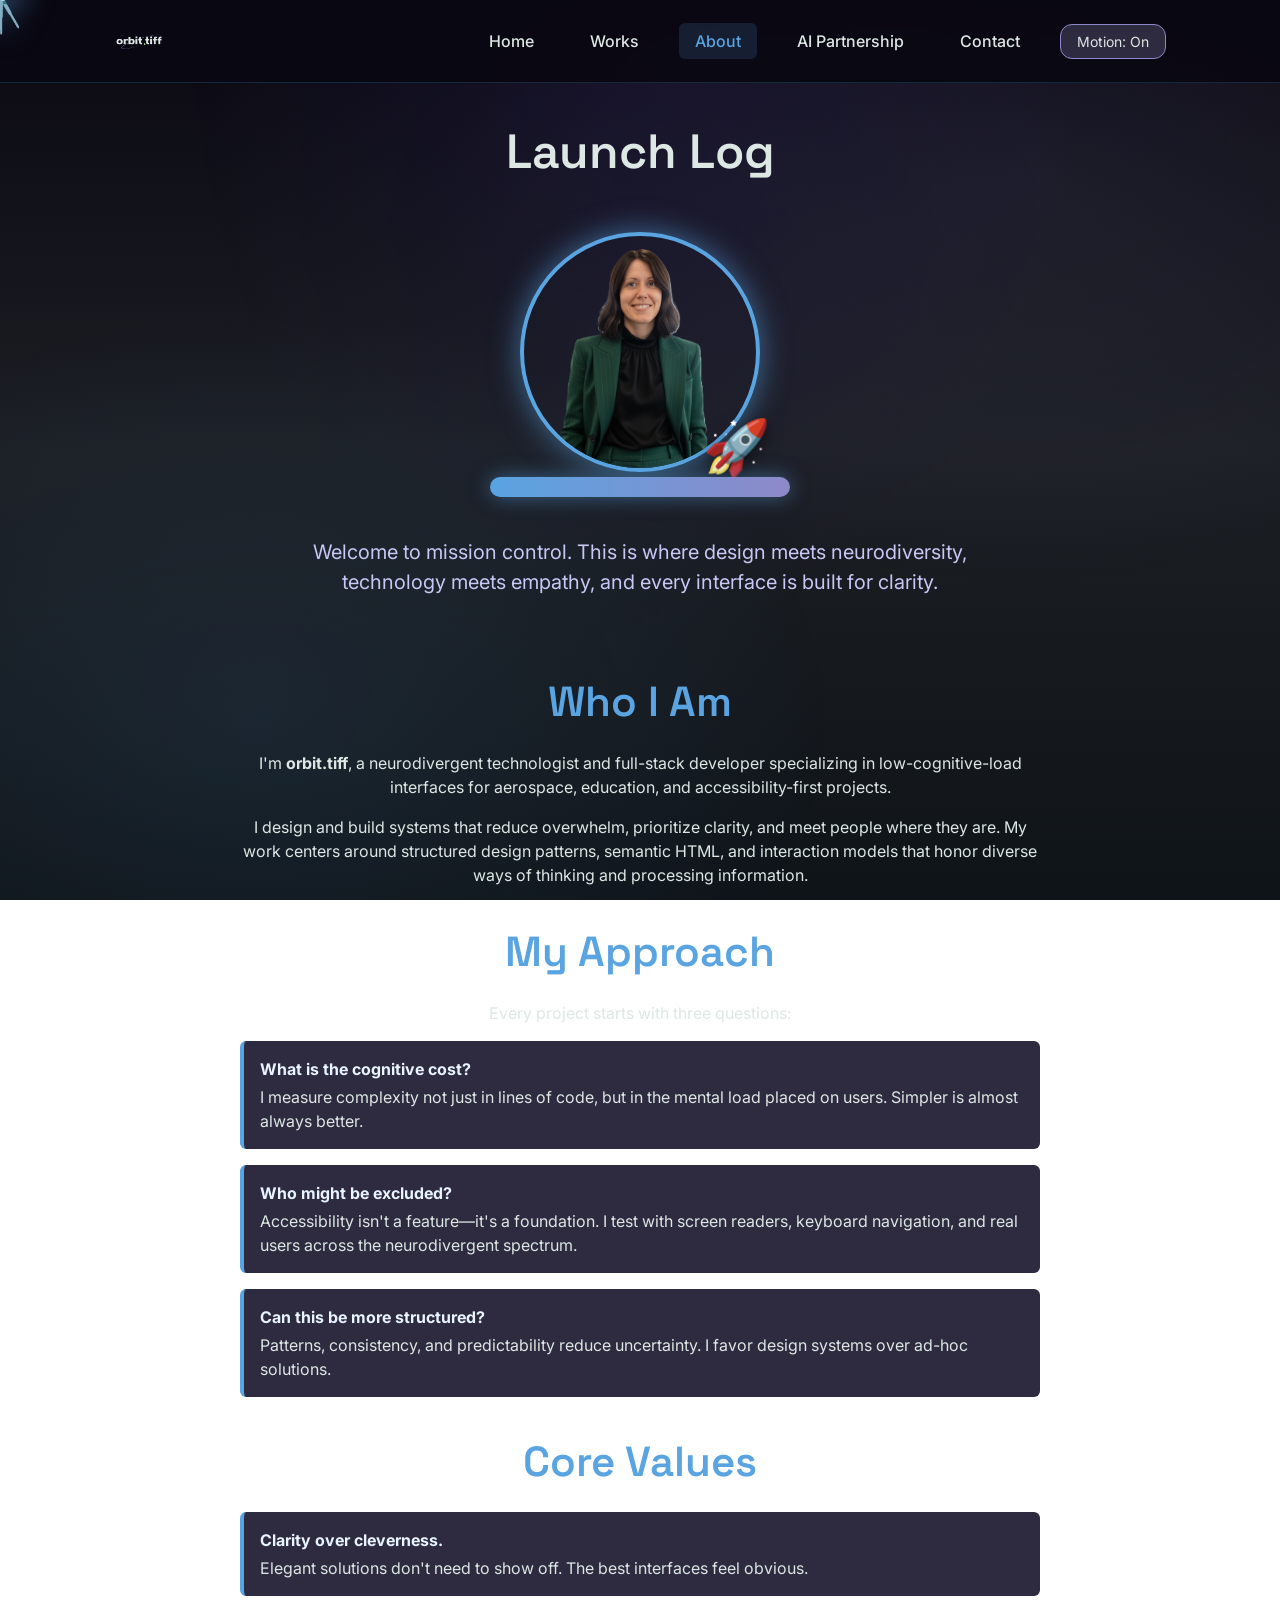
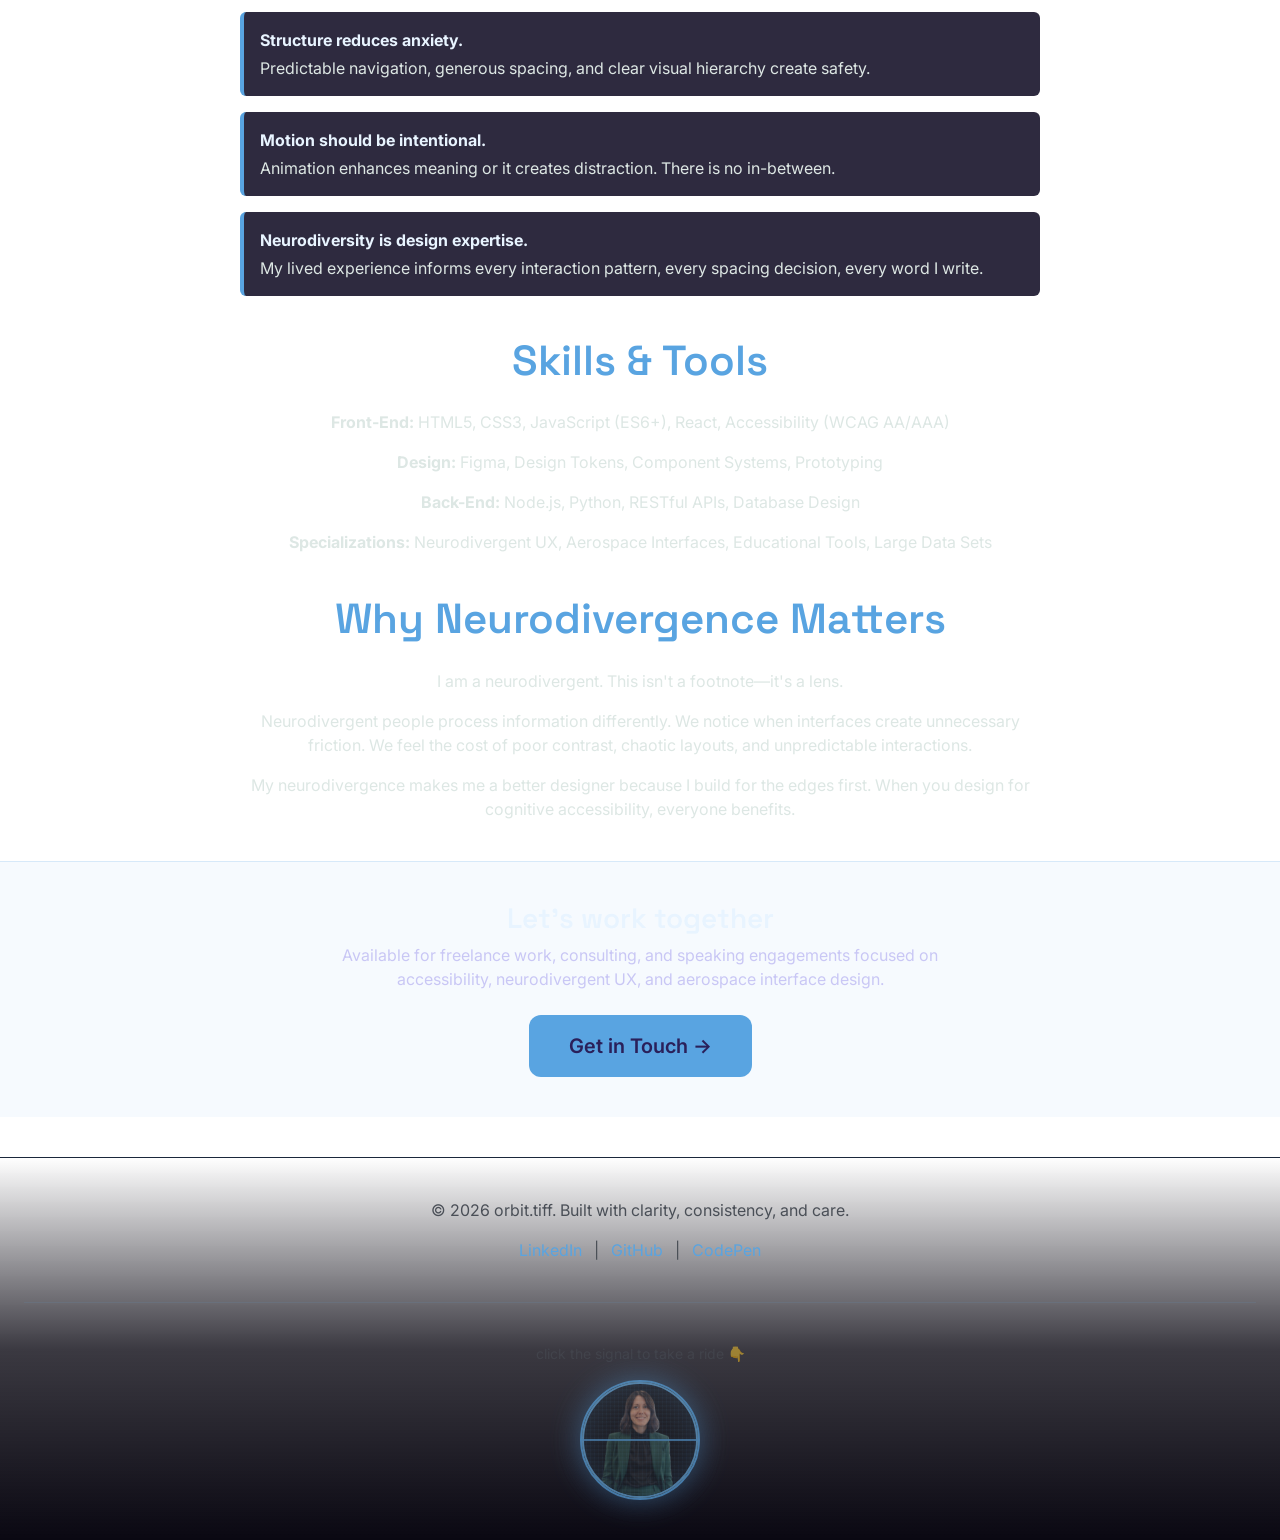
==== commit e97f1795: "Update portfolio: add Jaxon's Jewelry, PageNotes carousel, Mission Dossier, resume & business card, " ====
--- a/about.html
+++ b/about.html
@@ -21,7 +21,7 @@
     <div class="header-container">
       <a href="index.html" class="site-logo">
         <img src="images/logo.png" alt="orbit.tiff logo" class="site-logo-img">
-        <span>orbit.tiff</span>
+        <span></span>
       </a>
       
       <nav class="main-nav" role="navigation" aria-label="Main navigation">
@@ -171,8 +171,8 @@
   <footer class="site-footer">
     <p>&copy; 2026 orbit.tiff. Built with clarity, consistency, and care.</p>
     <p style="margin-top: var(--space-sm);">
-      <a href="https://linkedin.com" style="margin: 0 var(--space-sm);">LinkedIn</a> | 
-      <a href="https://github.com" style="margin: 0 var(--space-sm);">GitHub</a> | 
+      <a href="https://www.linkedin.com/in/tiffanymorganhill" style="margin: 0 var(--space-sm);">LinkedIn</a> | 
+      <a href="https://github.com/TiffanyApril-Dev/" style="margin: 0 var(--space-sm);">GitHub</a> | 
       <a href="https://codepen.io" style="margin: 0 var(--space-sm);">CodePen</a>
     </p>
     
@@ -190,6 +190,11 @@
 
   <!-- JavaScript -->
   <script src="script.js"></script>
-  
+
+  <!-- TELESCOPE FOLLOWER -->
+  <div class="telescope-follower" id="telescopeFollower" aria-hidden="true">
+    🔭
+  </div>
+
 </body>
 </html>
--- a/styles.css
+++ b/styles.css
@@ -158,7 +158,7 @@
 }
 
 .site-logo-img {
-  height: 200px;
+  height: 50px;
   width: auto;
   display: block;
 }
@@ -2262,6 +2262,170 @@
   transform: none;
 }
 
+/* --- MISSION DOSSIER SECTION --- */
+.dossier-section {
+  padding: var(--space-xl) var(--space-lg);
+  background: rgba(42, 32, 90, 0.15);
+  border-top: 1px solid rgba(89, 164, 225, 0.15);
+  border-bottom: 1px solid rgba(89, 164, 225, 0.15);
+}
+
+.dossier-container {
+  max-width: var(--max-content-width);
+  margin: 0 auto;
+}
+
+.dossier-grid {
+  display: grid;
+  grid-template-columns: 1fr 1fr;
+  gap: var(--space-xl);
+  align-items: center;
+  margin-top: var(--space-xl);
+}
+
+/* Resume card */
+.dossier-card {
+  display: flex;
+  flex-direction: column;
+  align-items: center;
+}
+
+.dossier-card-inner {
+  background: rgba(28, 31, 36, 0.9);
+  border: 1px solid rgba(89, 164, 225, 0.3);
+  border-radius: var(--radius-md);
+  padding: var(--space-xl);
+  text-align: center;
+  width: 100%;
+  backdrop-filter: blur(8px);
+  display: flex;
+  flex-direction: column;
+  align-items: center;
+  gap: var(--space-md);
+}
+
+.dossier-icon {
+  font-size: 48px;
+  line-height: 1;
+}
+
+.dossier-card-inner h3 {
+  font-family: var(--font-heading);
+  font-size: var(--font-size-h3);
+  color: var(--color-highlight);
+  margin: 0;
+}
+
+.dossier-card-inner p {
+  color: var(--color-starlight);
+  font-size: var(--font-size-sm);
+  max-width: 300px;
+  margin: 0;
+}
+
+.dossier-download-btn {
+  display: inline-block;
+  margin-top: var(--space-sm);
+  padding: var(--space-md) var(--space-xl);
+  background: var(--color-accent-primary);
+  color: #0a0812;
+  font-family: var(--font-heading);
+  font-weight: 700;
+  font-size: var(--font-size-sm);
+  border-radius: var(--radius-md);
+  text-decoration: none;
+  letter-spacing: 0.03em;
+  transition: background var(--duration-fast) ease, transform var(--duration-fast) ease;
+}
+
+.dossier-download-btn:hover,
+.dossier-download-btn:focus-visible {
+  background: var(--color-highlight);
+  color: #0a0812;
+  transform: translateY(-2px);
+}
+
+/* Flip hint */
+.flip-hint {
+  font-size: var(--font-size-sm);
+  color: var(--color-text-muted);
+  margin-bottom: var(--space-sm);
+  text-align: center;
+}
+
+/* Business card flip */
+.biz-card-wrapper {
+  perspective: 1000px;
+}
+
+.biz-flip-card {
+  width: 100%;
+  max-width: 320px;
+  /* Vertical card: taller than wide */
+  aspect-ratio: 2 / 3.5;
+  position: relative;
+  cursor: pointer;
+  outline: none;
+}
+
+.biz-flip-card:focus-visible {
+  outline: 2px solid var(--color-accent-primary);
+  outline-offset: 4px;
+  border-radius: var(--radius-sm);
+}
+
+.biz-flip-inner {
+  width: 100%;
+  height: 100%;
+  position: relative;
+  transform-style: preserve-3d;
+  transition: transform 0.6s cubic-bezier(0.4, 0, 0.2, 1);
+  border-radius: var(--radius-md);
+  box-shadow: 0 8px 32px rgba(0, 0, 0, 0.5);
+}
+
+.biz-flip-card:hover .biz-flip-inner,
+.biz-flip-card:focus .biz-flip-inner,
+.biz-flip-card.flipped .biz-flip-inner {
+  transform: rotateY(180deg);
+}
+
+body.reduce-motion .biz-flip-inner {
+  transition: none;
+}
+
+.biz-flip-front,
+.biz-flip-back {
+  position: absolute;
+  inset: 0;
+  backface-visibility: hidden;
+  -webkit-backface-visibility: hidden;
+  border-radius: var(--radius-md);
+  overflow: hidden;
+}
+
+.biz-flip-back {
+  transform: rotateY(180deg);
+}
+
+.biz-card-img {
+  width: 100%;
+  height: 100%;
+  object-fit: cover;
+  display: block;
+}
+
+/* Responsive dossier */
+@media (max-width: 680px) {
+  .dossier-grid {
+    grid-template-columns: 1fr;
+  }
+
+  .biz-flip-card {
+    max-width: 260px;
+  }
+}
+
 /* --- FOOTER --- */
 .site-footer {
   background: linear-gradient(180deg, transparent 0%, rgba(10, 8, 18, 0.8) 50%, #0a0812 100%);
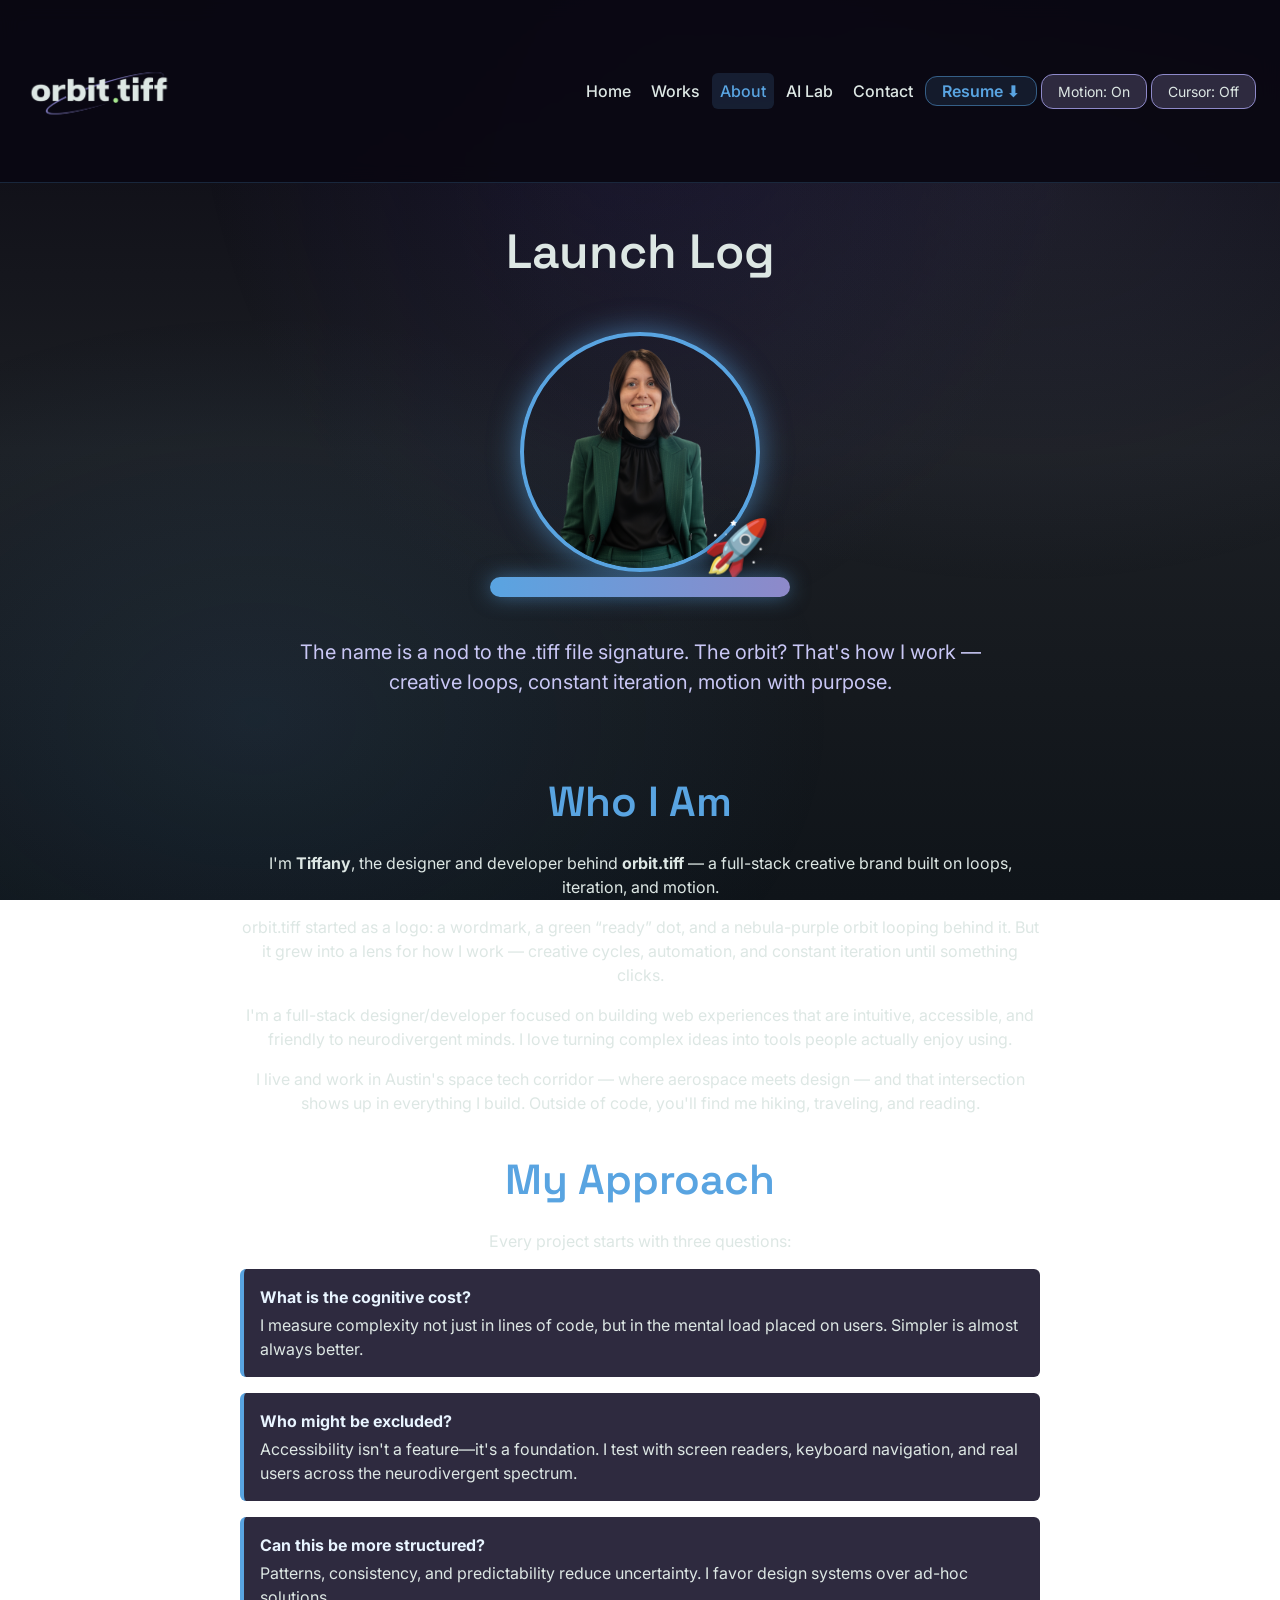
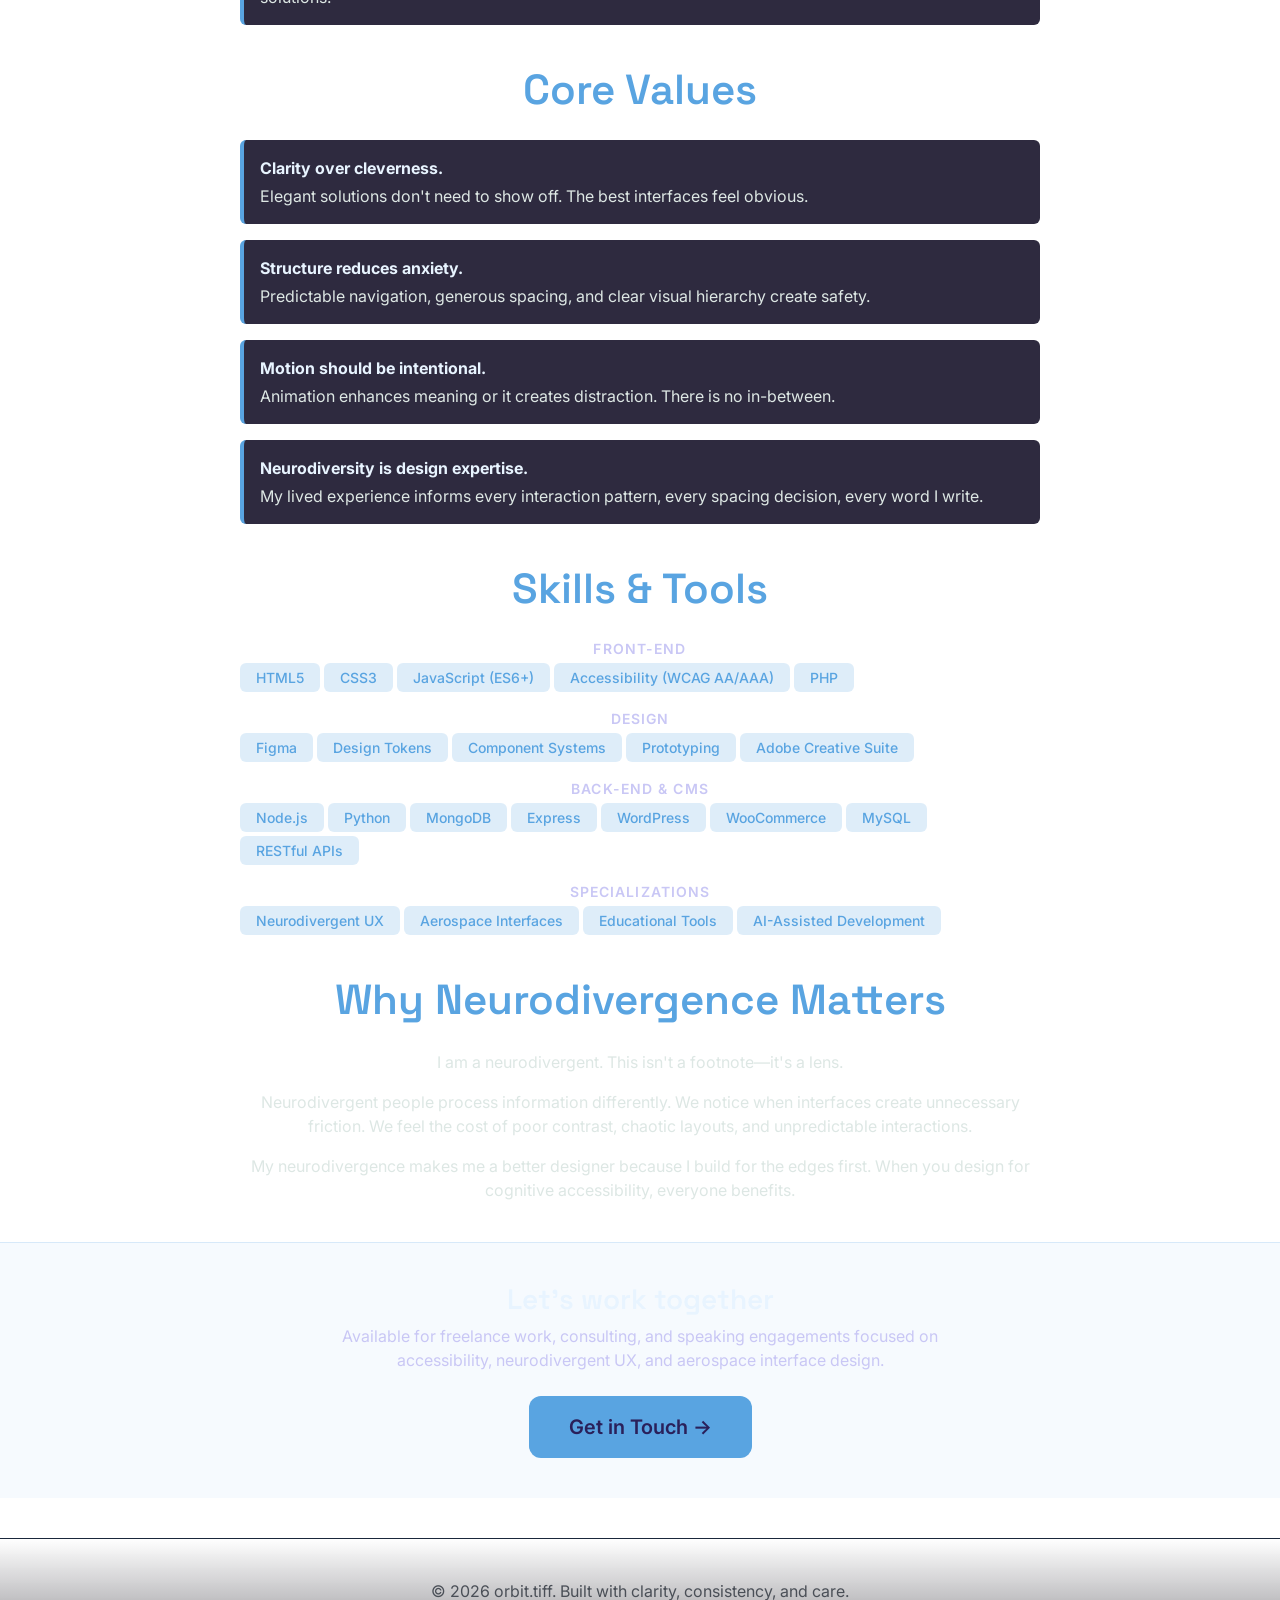
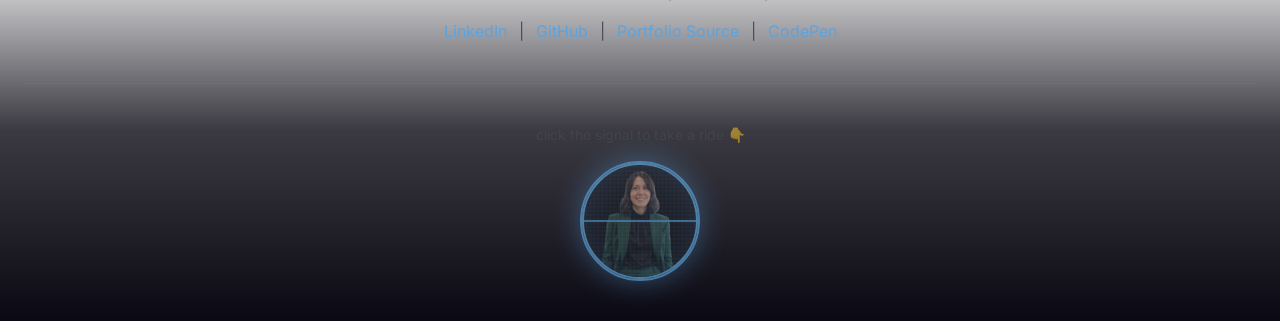
==== commit 5b55f740: "Update portfolio site with latest changes" ====
--- a/about.html
+++ b/about.html
@@ -3,7 +3,7 @@
 <head>
   <meta charset="UTF-8">
   <meta name="viewport" content="width=device-width, initial-scale=1.0">
-  <title>About - orbit.tiff</title>
+  <title>About — orbit.tiff</title>
   <meta name="description" content="Learn about orbit.tiff - neurodivergent technologist, full-stack developer, and accessibility advocate.">
   
   <!-- Design Tokens & Styles -->
@@ -15,25 +15,38 @@
   <link href="https://fonts.googleapis.com/css2?family=Inter:wght@400;500;600;700&family=Space+Grotesk:wght@500;600;700&display=swap" rel="stylesheet">
 </head>
 <body>
+  <a href="#main-content" class="skip-to-main">Skip to main content</a>
   
   <!-- HEADER & NAVIGATION -->
   <header class="site-header">
     <div class="header-container">
       <a href="index.html" class="site-logo">
-        <img src="images/logo.png" alt="orbit.tiff logo" class="site-logo-img">
+        <img src="images/logo_transp.png" alt="orbit.tiff logo" class="site-logo-img">
         <span></span>
       </a>
       
-      <nav class="main-nav" role="navigation" aria-label="Main navigation">
+      <button class="hamburger" id="hamburger" aria-label="Open navigation menu" aria-expanded="false" aria-controls="mainNav">
+        <span class="bar"></span>
+        <span class="bar"></span>
+        <span class="bar"></span>
+      </button>
+
+      <nav class="main-nav" id="mainNav" role="navigation" aria-label="Main navigation">
         <ul>
           <li><a href="index.html">Home</a></li>
           <li><a href="works.html">Works</a></li>
           <li><a href="about.html" class="active">About</a></li>
-          <li><a href="aiPartnership.html">AI Partnership</a></li>
-          <li><a href="#contact">Contact</a></li>
+          <li><a href="aiPartnership.html">AI Lab</a></li>
+          <li><a href="index.html#contact">Contact</a></li>
+          <li><a href="index.html#dossier" class="nav-resume">Resume ⬇</a></li>
           <li>
             <button class="motion-toggle" id="motionToggle" aria-label="Toggle motion effects">
               Motion: <span id="motionStatus">On</span>
+            </button>
+          </li>
+          <li>
+            <button class="cursor-toggle" id="cursorToggle" aria-label="Toggle cursor decoration">
+              Cursor: <span id="cursorStatus">On</span>
             </button>
           </li>
         </ul>
@@ -42,7 +55,7 @@
   </header>
 
   <!-- MAIN CONTENT -->
-  <main class="main-content">
+  <main class="main-content" id="main-content">
     
     <!-- ABOUT HERO WITH LANDING PAD -->
     <section class="about-hero">
@@ -59,8 +72,7 @@
       </div>
       
       <p class="hero-tagline">
-        Welcome to mission control. This is where design meets neurodiversity, technology meets empathy, 
-        and every interface is built for clarity.
+        The name is a nod to the .tiff file signature. The orbit? That's how I work — creative loops, constant iteration, motion with purpose.
       </p>
     </section>
 
@@ -71,13 +83,23 @@
       <section class="about-section">
         <h2>Who I Am</h2>
         <p>
-          I'm <strong>orbit.tiff</strong>, a neurodivergent technologist and full-stack developer 
-          specializing in low-cognitive-load interfaces for aerospace, education, and accessibility-first projects.
-        </p>
-        <p>
-          I design and build systems that reduce overwhelm, prioritize clarity, and meet people where they are. 
-          My work centers around structured design patterns, semantic HTML, and interaction models that honor 
-          diverse ways of thinking and processing information.
+          I'm <strong>Tiffany</strong>, the designer and developer behind <strong>orbit.tiff</strong> — 
+          a full-stack creative brand built on loops, iteration, and motion.
+        </p>
+        <p>
+          orbit.tiff started as a logo: a wordmark, a green &ldquo;ready&rdquo; dot, and a nebula-purple orbit 
+          looping behind it. But it grew into a lens for how I work — creative cycles, automation, and 
+          constant iteration until something clicks.
+        </p>
+        <p>
+          I'm a full-stack designer/developer focused on building web experiences that are intuitive, 
+          accessible, and friendly to neurodivergent minds. I love turning complex ideas into tools 
+          people actually enjoy using.
+        </p>
+        <p>
+          I live and work in Austin's space tech corridor — where aerospace meets design — and that 
+          intersection shows up in everything I build. Outside of code, you'll find me hiking, 
+          traveling, and reading.
         </p>
       </section>
 
@@ -132,10 +154,53 @@
       <!-- SKILLS & TOOLS -->
       <section class="about-section">
         <h2>Skills & Tools</h2>
-        <p><strong>Front-End:</strong> HTML5, CSS3, JavaScript (ES6+), React, Accessibility (WCAG AA/AAA)</p>
-        <p><strong>Design:</strong> Figma, Design Tokens, Component Systems, Prototyping</p>
-        <p><strong>Back-End:</strong> Node.js, Python, RESTful APIs, Database Design</p>
-        <p><strong>Specializations:</strong> Neurodivergent UX, Aerospace Interfaces, Educational Tools, Large Data Sets</p>
+
+        <div class="skills-group">
+          <p class="skills-group-label">Front-End</p>
+          <div class="skills-chips">
+            <span class="tag">HTML5</span>
+            <span class="tag">CSS3</span>
+            <span class="tag">JavaScript (ES6+)</span>
+            <span class="tag">Accessibility (WCAG AA/AAA)</span>
+            <span class="tag">PHP</span>
+          </div>
+        </div>
+
+        <div class="skills-group">
+          <p class="skills-group-label">Design</p>
+          <div class="skills-chips">
+            <span class="tag">Figma</span>
+            <span class="tag">Design Tokens</span>
+            <span class="tag">Component Systems</span>
+            <span class="tag">Prototyping</span>
+            <span class="tag">Adobe Creative Suite</span>
+          </div>
+        </div>
+
+        <div class="skills-group">
+          <p class="skills-group-label">Back-End & CMS</p>
+          <div class="skills-chips">
+            <span class="tag">Node.js</span>
+            <span class="tag">Python</span>
+            <span class="tag">MongoDB</span>
+            <span class="tag">Express</span>
+            <span class="tag">WordPress</span>
+            <span class="tag">WooCommerce</span>
+            <span class="tag">MySQL</span>
+            <span class="tag">RESTful APIs</span>
+          </div>
+        </div>
+
+        <div class="skills-group">
+          <p class="skills-group-label">Specializations</p>
+          <div class="skills-chips">
+            <span class="tag">Neurodivergent UX</span>
+            <span class="tag">Aerospace Interfaces</span>
+            <span class="tag">Educational Tools</span>
+            <span class="tag">AI-Assisted Development</span>
+          </div>
+        </div>
+
       </section>
 
       <!-- NEURODIVERGENT IDENTITY -->
@@ -172,7 +237,8 @@
     <p>&copy; 2026 orbit.tiff. Built with clarity, consistency, and care.</p>
     <p style="margin-top: var(--space-sm);">
       <a href="https://www.linkedin.com/in/tiffanymorganhill" style="margin: 0 var(--space-sm);">LinkedIn</a> | 
-      <a href="https://github.com/TiffanyApril-Dev/" style="margin: 0 var(--space-sm);">GitHub</a> | 
+      <a href="https://github.com/TiffanyApril-Dev/" target="_blank" rel="noopener noreferrer" style="margin: 0 var(--space-sm);">GitHub</a> | 
+      <a href="https://github.com/TiffanyApril-Dev/portfolio-site" target="_blank" rel="noopener noreferrer" style="margin: 0 var(--space-sm);">Portfolio Source</a> |
       <a href="https://codepen.io" style="margin: 0 var(--space-sm);">CodePen</a>
     </p>
     
@@ -195,6 +261,7 @@
   <div class="telescope-follower" id="telescopeFollower" aria-hidden="true">
     🔭
   </div>
+  <div class="nav-overlay" id="navOverlay" aria-hidden="true"></div>
 
 </body>
 </html>
--- a/styles.css
+++ b/styles.css
@@ -2,6 +2,48 @@
    ORBIT.TIFF PORTFOLIO - MAIN STYLES
    Mission Dashboard Theme
    =========================================== */
+
+/* --- SKIP TO MAIN CONTENT --- */
+.skip-to-main {
+  position: absolute;
+  left: -9999px;
+  top: auto;
+  width: 1px;
+  height: 1px;
+  overflow: hidden;
+  z-index: 9999;
+}
+.skip-to-main:focus {
+  position: fixed;
+  left: 50%;
+  transform: translateX(-50%);
+  top: var(--space-sm);
+  width: auto;
+  height: auto;
+  padding: var(--space-sm) var(--space-lg);
+  background: var(--color-accent-primary);
+  color: var(--color-bg);
+  font-weight: 600;
+  font-family: var(--font-body);
+  font-size: var(--font-size-body);
+  border-radius: var(--radius-md);
+  text-decoration: none;
+  box-shadow: 0 4px 16px rgba(89, 164, 225, 0.5);
+}
+
+/* --- RESUME NAV LINK --- */
+.main-nav a.nav-resume {
+  background: rgba(89, 164, 225, 0.12);
+  border: 1px solid rgba(89, 164, 225, 0.5);
+  color: var(--color-accent-primary);
+  font-weight: 600;
+  padding: var(--space-xs) var(--space-md);
+  border-radius: var(--radius-md);
+}
+.main-nav a.nav-resume:hover {
+  background: var(--color-accent-primary);
+  color: var(--color-bg);
+}
 
 /* --- DESIGN TOKENS (CSS Custom Properties) --- */
 :root {
@@ -46,7 +88,7 @@
   --duration-medium: 300ms;
 
   /* Layout */
-  --max-content-width: 1100px;
+  --max-content-width: 1400px;
 }
 
 /* --- RESET & BASE STYLES --- */
@@ -84,7 +126,7 @@
               radial-gradient(ellipse at 20% 80%, rgba(89, 164, 225, 0.1) 0%, transparent 40%),
               radial-gradient(ellipse at 80% 20%, rgba(142, 137, 201, 0.1) 0%, transparent 40%);
   pointer-events: none;
-  z-index: -1;
+  z-index: -2;
 }
 
 /* --- TYPOGRAPHY --- */
@@ -158,7 +200,7 @@
 }
 
 .site-logo-img {
-  height: 50px;
+  height: 150px;
   width: auto;
   display: block;
 }
@@ -166,14 +208,14 @@
 .main-nav ul {
   list-style: none;
   display: flex;
-  gap: var(--space-lg);
+  gap: var(--space-xs);
   align-items: center;
 }
 
 .main-nav a {
   color: var(--color-text);
   font-weight: 500;
-  padding: var(--space-sm) var(--space-md);
+  padding: var(--space-sm) var(--space-sm);
   border-radius: var(--radius-sm);
   transition: all var(--duration-fast) ease;
 }
@@ -207,6 +249,28 @@
 }
 
 .motion-toggle:focus-visible {
+  outline: 2px solid var(--color-accent-primary);
+  outline-offset: 2px;
+}
+
+.cursor-toggle {
+  background: var(--color-surface);
+  border: 1px solid var(--color-accent-secondary);
+  color: var(--color-text);
+  padding: var(--space-sm) var(--space-md);
+  border-radius: var(--radius-md);
+  cursor: pointer;
+  font-size: var(--font-size-sm);
+  font-family: var(--font-body);
+  transition: all var(--duration-fast) ease;
+}
+
+.cursor-toggle:hover {
+  background: var(--color-accent-secondary);
+  color: var(--color-highlight);
+}
+
+.cursor-toggle:focus-visible {
   outline: 2px solid var(--color-accent-primary);
   outline-offset: 2px;
 }
@@ -693,24 +757,16 @@
   margin-right: auto;
 }
 
-.projects-starfield-container {
-  position: relative;
-  background: radial-gradient(ellipse at center, rgba(28, 31, 36, 0.8) 0%, rgba(10, 8, 18, 0.95) 100%);
-  border-radius: var(--radius-lg);
-  overflow: hidden;
-  padding: var(--space-xl);
-  box-shadow: inset 0 0 100px rgba(0, 0, 0, 0.5), 0 8px 32px rgba(0, 0, 0, 0.4);
-  min-height: 800px;
-}
+/* Removed .projects-starfield-container — using global fixed starfield canvas instead */
 
 #starfield-canvas {
-  position: absolute;
+  position: fixed;
   top: 0;
   left: 0;
   width: 100%;
   height: 100%;
   pointer-events: none;
-  z-index: 1;
+  z-index: -1;
 }
 
 .projects-grid {
@@ -723,6 +779,66 @@
   width: 100%;
   margin: 0 auto;
   justify-items: center;
+  /* Ensure grid items stretch to the same row height so cards are equal-height */
+  align-items: stretch;
+}
+
+/* Orbit Pages: show up to 4 cards per row on wide screens for compact reviewer view */
+.projects-grid.orbit-grid {
+  /* Default to 4 equal columns on wide screens for a compact reviewer view */
+  grid-template-columns: repeat(4, minmax(0, 1fr));
+  max-width: var(--max-content-width);
+  justify-items: stretch;
+}
+
+@media (max-width: 900px) {
+  .projects-grid.orbit-grid {
+    grid-template-columns: repeat(2, 1fr);
+  }
+}
+
+@media (max-width: 768px) {
+  .projects-grid.orbit-grid {
+    grid-template-columns: 1fr;
+  }
+}
+
+/* Mission Portfolio: 2x2 layout by default; adapt to 3 columns if more than 4 items are present */
+.projects-grid.mission-grid {
+  grid-template-columns: repeat(2, minmax(0, 1fr));
+  max-width: var(--max-content-width);
+  justify-items: stretch;
+}
+
+@media (max-width: 900px) {
+  .projects-grid.mission-grid {
+    grid-template-columns: repeat(2, 1fr);
+  }
+}
+
+@media (max-width: 768px) {
+  .projects-grid.mission-grid {
+    grid-template-columns: 1fr;
+  }
+}
+
+@media (min-width: 1100px) {
+  /* If a 5th project exists, switch to 3 columns so items wrap more gracefully */
+  .projects-grid.mission-grid:has(.project-card:nth-child(5)) {
+    grid-template-columns: repeat(3, minmax(0, 1fr));
+  }
+}
+
+/* Global: show 4 columns on wide screens; if a 5th project exists, switch to 3 columns for better wrapping */
+@media (min-width: 1100px) {
+  .projects-grid {
+    grid-template-columns: repeat(4, minmax(0, 1fr));
+  }
+
+  /* Requires modern browsers that support :has(); falls back to the rule above in older browsers */
+  .projects-grid:has(.project-card:nth-child(5)) {
+    grid-template-columns: repeat(3, minmax(0, 1fr));
+  }
 }
 
 /* Project Card */
@@ -735,6 +851,8 @@
   backdrop-filter: blur(8px);
   display: flex;
   flex-direction: column;
+  /* Fill the grid cell height so every card in a row matches the tallest */
+  height: 100%;
   width: 100%;
   max-width: 420px;
 }
@@ -755,6 +873,9 @@
   aspect-ratio: 16 / 9;
   overflow: hidden;
   position: relative;
+
+  /* Prevent image wrapper from flexing and causing uneven card heights */
+  flex: 0 0 auto;
 }
 
 .project-placeholder {
@@ -776,6 +897,8 @@
   display: flex;
   flex-direction: column;
   flex-grow: 1;
+  /* Allow content to shrink correctly inside a stretched flex item */
+  min-height: 0;
 }
 
 .project-content h3 {
@@ -791,6 +914,18 @@
   line-height: 1.6;
   margin-bottom: var(--space-md);
   flex-grow: 1;
+  /* Keep homepage project cards scannable: clamp long descriptions to 3 lines */
+  display: -webkit-box;
+  -webkit-line-clamp: 3;
+  -webkit-box-orient: vertical;
+  overflow: hidden;
+  text-overflow: ellipsis;
+}
+
+/* Utility: make a description shorter (2 lines) for very tall cards */
+.project-content p.desc-short {
+  -webkit-line-clamp: 2;
+  line-clamp: 2;
 }
 
 .project-tags {
@@ -798,6 +933,25 @@
   flex-wrap: wrap;
   gap: var(--space-xs);
   margin-bottom: var(--space-md);
+}
+
+.skills-group {
+  margin-bottom: var(--space-md);
+}
+
+.skills-group-label {
+  font-size: var(--font-size-sm);
+  font-weight: 600;
+  color: var(--color-starlight);
+  text-transform: uppercase;
+  letter-spacing: 0.08em;
+  margin-bottom: var(--space-xs);
+}
+
+.skills-chips {
+  display: flex;
+  flex-wrap: wrap;
+  gap: var(--space-xs);
 }
 
 .project-link {
@@ -948,24 +1102,29 @@
 }
 
 /* --- TELESCOPE CUSTOM CURSOR --- */
-body {
-  cursor: none; /* Hide default cursor */
-}
-
-/* Show default cursor on interactive elements for accessibility */
-a, button, input, textarea, select {
-  cursor: pointer;
+/* cursor: none is only applied when JS confirms the telescope element loaded */
+body.telescope-active {
+  cursor: none;
+}
+
+/* Restore pointer on interactive elements when telescope is active */
+body.telescope-active a,
+body.telescope-active button,
+body.telescope-active input,
+body.telescope-active textarea,
+body.telescope-active select {
+  cursor: none;
 }
 
 .telescope-follower {
   position: fixed;
-  width: 80px;
-  height: 80px;
+  width: 48px;
+  height: 48px;
   pointer-events: none;
   z-index: 9999;
   transform: translate(-50%, -50%);
   transition: transform 0.08s ease-out;
-  font-size: 60px;
+  font-size: 36px;
   display: flex;
   align-items: center;
   justify-content: center;
@@ -974,7 +1133,7 @@
 }
 
 .telescope-follower.active {
-  transform: translate(-50%, -50%) scale(1.2);
+  transform: translate(-50%, -50%) scale(1.12);
 }
 
 body.reduce-motion .telescope-follower {
@@ -1454,6 +1613,14 @@
   box-shadow: 0 4px 12px rgba(0, 0, 0, 0.3);
 }
 
+/* Logo previews inside project cards (square, centered, contain) */
+.project-image.logo-sample {
+  aspect-ratio: 1 / 1;
+  object-fit: contain;
+  padding: var(--space-sm);
+  background: var(--color-bg-secondary);
+}
+
 .project-image-wrapper a {
   display: block;
   width: 100%;
@@ -1832,7 +1999,7 @@
 
 .logo-gallery-grid {
   display: grid;
-  grid-template-columns: repeat(auto-fill, minmax(300px, 1fr));
+  grid-template-columns: repeat(4, 1fr);
   gap: var(--space-xl);
   margin-top: var(--space-xl);
 }
@@ -1866,7 +2033,7 @@
   width: 100%;
   height: 100%;
   object-fit: contain;
-  padding: var(--space-lg);
+  padding: var(--space-sm);
 }
 
 .logo-placeholder {
@@ -1884,7 +2051,7 @@
 }
 
 .logo-info {
-  padding: var(--space-lg);
+  padding: var(--space-sm) var(--space-md);
   text-align: center;
 }
 
@@ -1914,14 +2081,21 @@
 }
 
 /* Logo Gallery Responsive */
-@media (max-width: 768px) {
+@media (max-width: 900px) {
   .logo-gallery-grid {
-    grid-template-columns: repeat(auto-fill, minmax(250px, 1fr));
+    grid-template-columns: repeat(3, 1fr);
     gap: var(--space-lg);
   }
 }
 
-@media (max-width: 480px) {
+@media (max-width: 600px) {
+  .logo-gallery-grid {
+    grid-template-columns: repeat(2, 1fr);
+    gap: var(--space-md);
+  }
+}
+
+@media (max-width: 380px) {
   .logo-gallery-grid {
     grid-template-columns: 1fr;
   }
@@ -2509,6 +2683,63 @@
   animation: none !important;
 }
 
+/* --- HAMBURGER MENU --- */
+.hamburger {
+  display: none;
+  flex-direction: column;
+  justify-content: space-between;
+  width: 28px;
+  height: 20px;
+  background: none;
+  border: none;
+  cursor: pointer;
+  padding: 0;
+  z-index: 201;
+  flex-shrink: 0;
+}
+
+.hamburger .bar {
+  display: block;
+  width: 100%;
+  height: 2px;
+  background: var(--color-text);
+  border-radius: 2px;
+  transition: transform var(--duration-medium) ease,
+              opacity var(--duration-medium) ease;
+  transform-origin: center;
+}
+
+/* Animate to X when open */
+.hamburger[aria-expanded="true"] .bar:nth-child(1) {
+  transform: translateY(9px) rotate(45deg);
+}
+.hamburger[aria-expanded="true"] .bar:nth-child(2) {
+  opacity: 0;
+  transform: scaleX(0);
+}
+.hamburger[aria-expanded="true"] .bar:nth-child(3) {
+  transform: translateY(-9px) rotate(-45deg);
+}
+
+.hamburger:focus-visible {
+  outline: 2px solid var(--color-accent-primary);
+  outline-offset: 4px;
+  border-radius: var(--radius-sm);
+}
+
+/* Mobile nav drawer overlay */
+.nav-overlay {
+  display: none;
+  position: fixed;
+  inset: 0;
+  background: rgba(10, 8, 18, 0.7);
+  z-index: 149;
+  backdrop-filter: blur(2px);
+}
+.nav-overlay.open {
+  display: block;
+}
+
 /* --- RESPONSIVE --- */
 @media (max-width: 768px) {
   :root {
@@ -2517,15 +2748,62 @@
     --font-size-h3: 22px;
   }
 
+  .hamburger {
+    display: flex;
+  }
+
   .header-container {
+    flex-direction: row;
+    justify-content: space-between;
+    align-items: center;
+    gap: 0;
+  }
+
+  /* Mobile nav drawer slides in from the right */
+  .main-nav {
+    position: fixed;
+    top: 0;
+    right: 0;
+    width: min(75vw, 300px);
+    height: 100vh;
+    background: rgba(10, 8, 18, 0.98);
+    border-left: 1px solid rgba(89, 164, 225, 0.2);
+    backdrop-filter: blur(16px);
+    z-index: 200;
+    transform: translateX(100%);
+    transition: transform var(--duration-medium) ease;
+    overflow-y: auto;
+    padding: 80px var(--space-lg) var(--space-xl);
+  }
+
+  .main-nav.open {
+    transform: translateX(0);
+  }
+
+  .main-nav ul {
     flex-direction: column;
-    gap: var(--space-md);
-  }
-
-  .main-nav ul {
-    flex-wrap: wrap;
-    justify-content: center;
     gap: var(--space-sm);
+    align-items: stretch;
+  }
+
+  .main-nav a,
+  .main-nav a.active {
+    display: block;
+    padding: var(--space-md);
+    font-size: var(--font-size-lg);
+  }
+
+  .main-nav a.nav-resume {
+    margin-top: var(--space-sm);
+    text-align: center;
+  }
+
+  .motion-toggle,
+  .cursor-toggle {
+    width: 100%;
+    text-align: center;
+    padding: var(--space-md);
+    font-size: var(--font-size-body);
   }
 
   .hero {
